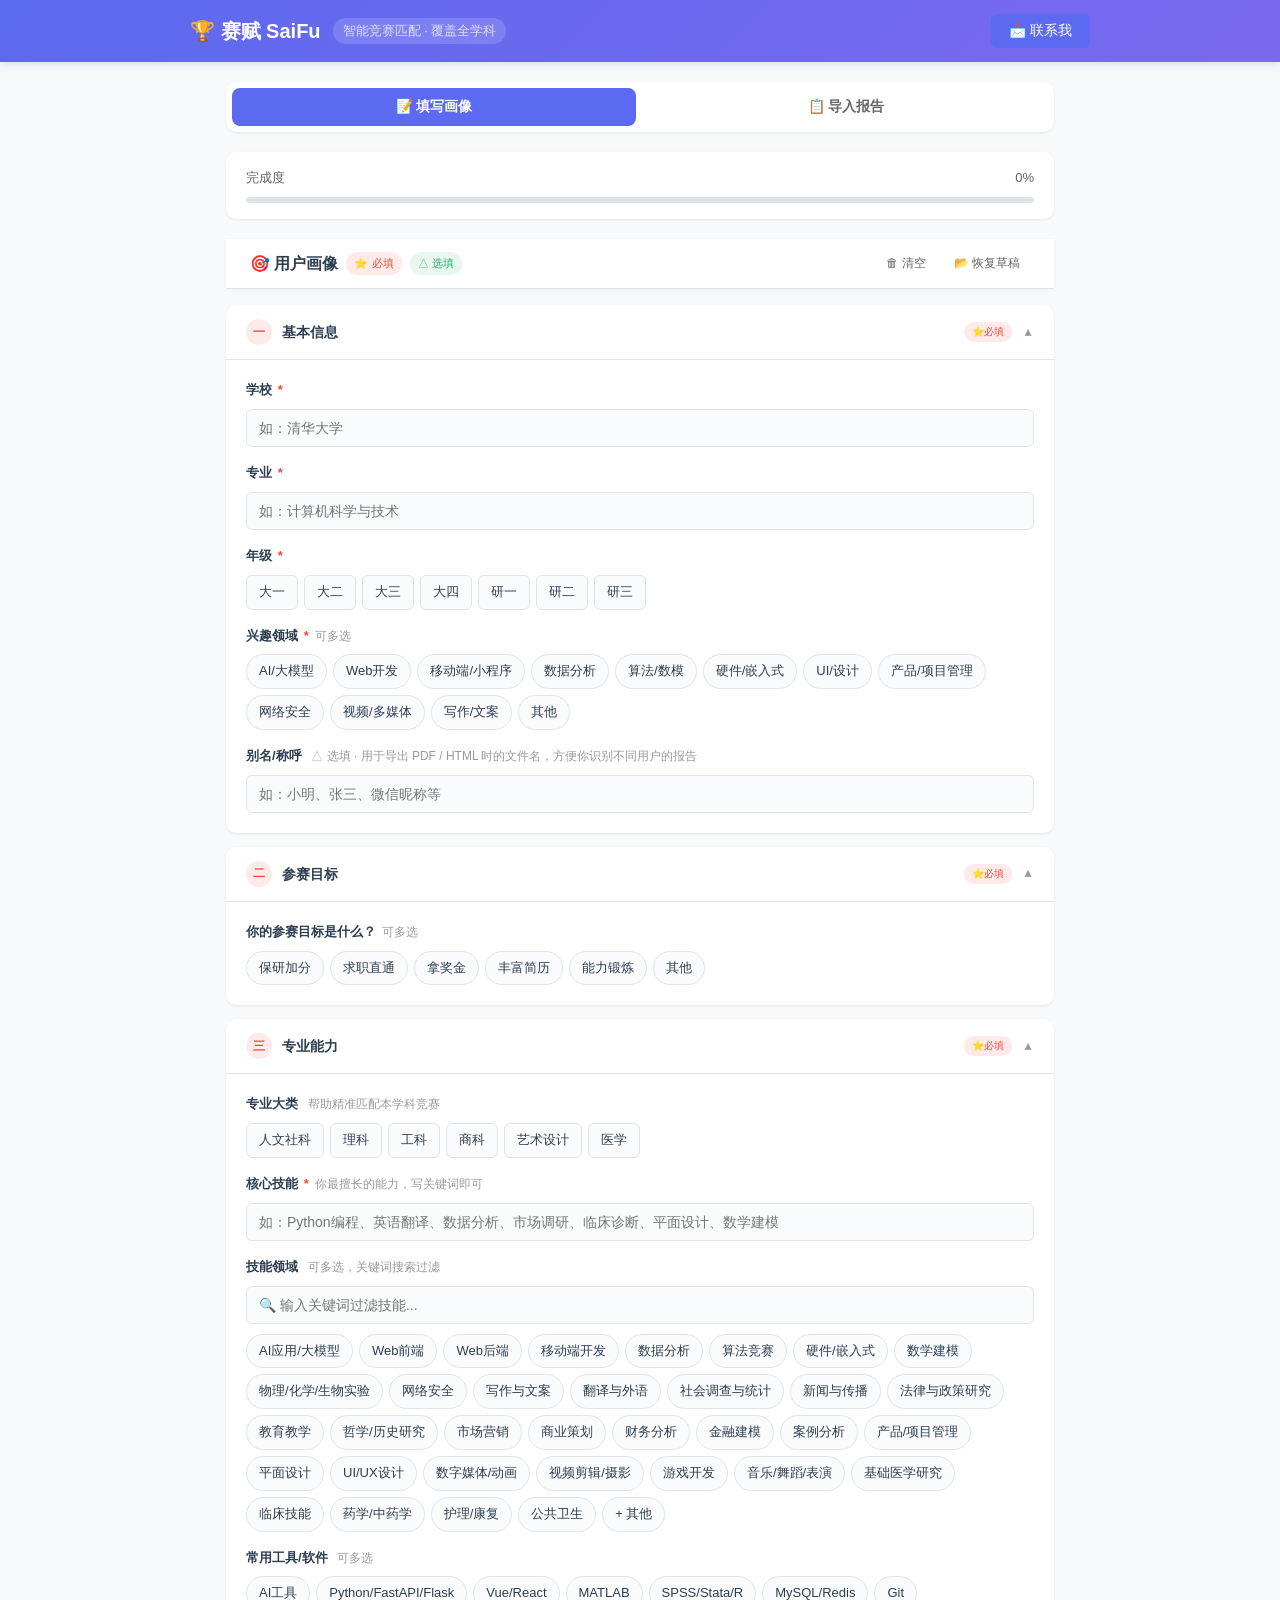
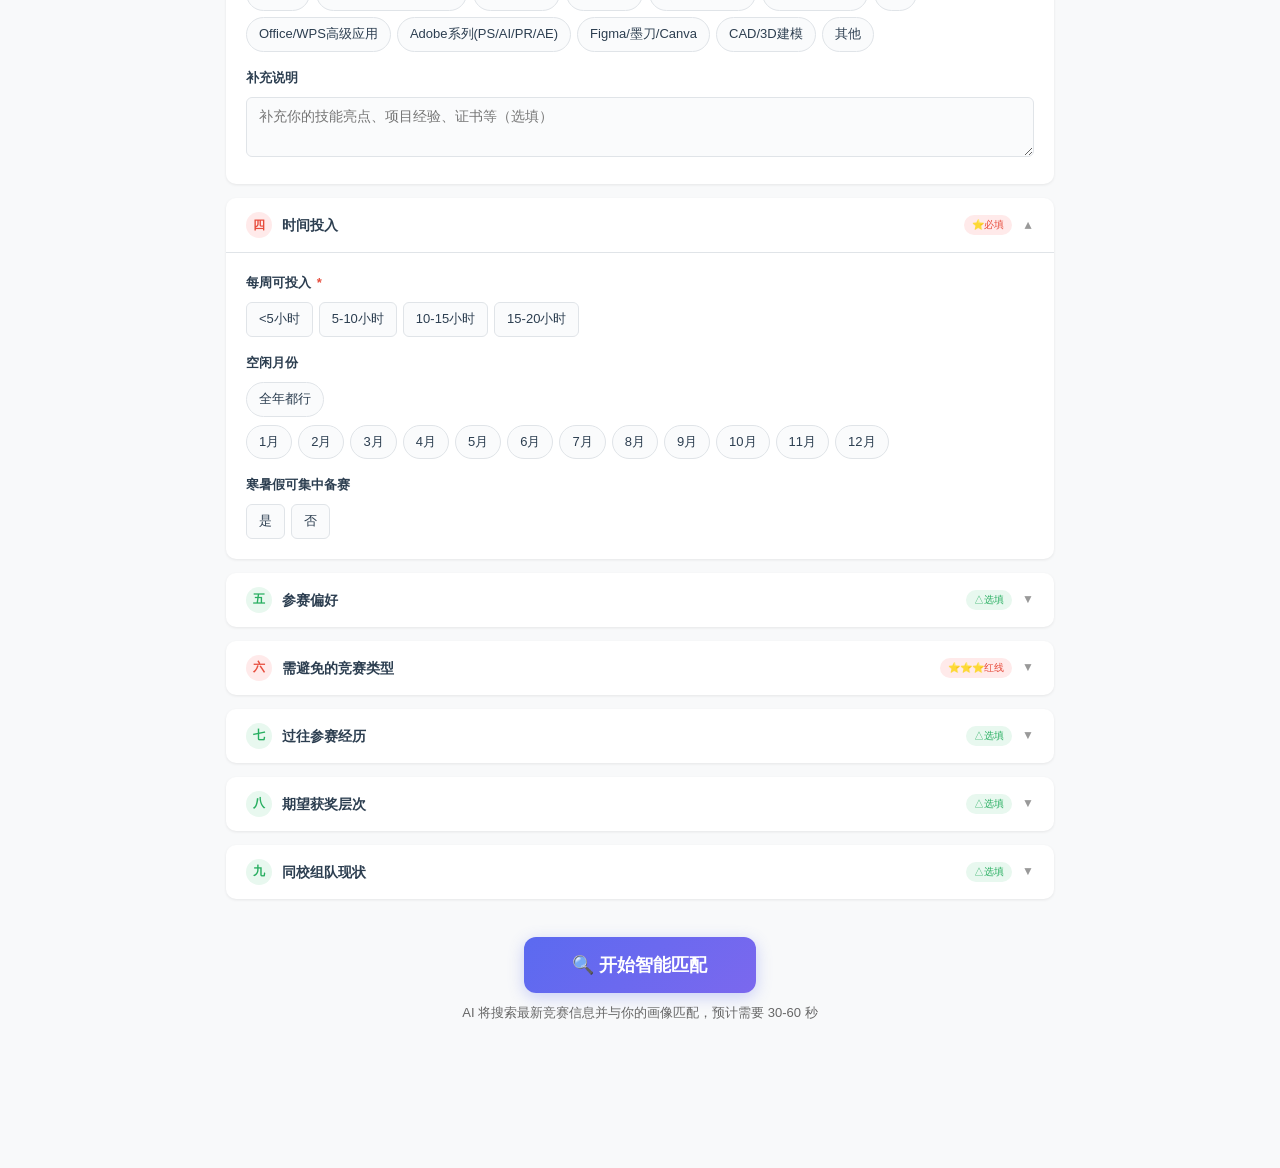
==== index.html @ b6ab7aad "deploy: d4b2bee2c1ac0951e3521d6cec9f665a74cd07d6" ====
<!DOCTYPE html>
<html lang="zh-CN">
<head>
<meta charset="UTF-8">
<meta name="viewport" content="width=device-width, initial-scale=1.0">
<title>赛赋 SaiFu - 智能竞赛匹配</title>
<link rel="stylesheet" href="css/style.css">
<style>
/* ══════════════════════════════════════════
   表单样式 — 来自用户画像表单，适配 saifu
   ══════════════════════════════════════════ */
:root {
  --bg: #f8f9fa; --card-bg: #fff; --text-main: #2c3e50; --text-secondary: #666;
  --border: #e0e4e8; --accent: #5b6af0; --accent-light: #eef0ff;
  --accent-hover: #4a55d4; --required: #e74c3c; --optional: #27ae60;
  --shadow: 0 1px 3px rgba(0,0,0,0.08); --radius: 10px;
}
body { font-family: -apple-system,BlinkMacSystemFont,"Segoe UI","PingFang SC","Microsoft YaHei",sans-serif; background: var(--bg); color: var(--text-main); line-height: 1.6; padding-bottom: 100px; }

.btn {
  padding: 8px 18px; border: none; border-radius: 6px; font-size: 14px; cursor: pointer;
  font-weight: 500; transition: all 0.2s; display: inline-flex; align-items: center; gap: 6px;
}
.btn-primary { background: var(--accent); color: #fff; }
.btn-primary:hover { background: var(--accent-hover); }
.btn-outline { background: #fff; color: var(--accent); border: 1px solid var(--accent); }
.btn-outline:hover { background: var(--accent-light); }
.btn-ghost { background: transparent; color: var(--text-secondary); }
.btn-ghost:hover { background: #f0f0f0; }
.btn-sm { padding: 4px 10px; font-size: 12px; }

.header { background: #fff; border-bottom: 1px solid var(--border); padding: 12px 24px; position: sticky; top: 56px; z-index: 99; box-shadow: 0 1px 4px rgba(0,0,0,0.04); display: flex; align-items: center; justify-content: space-between; flex-wrap: wrap; gap: 12px; }
.header h2 { font-size: 16px; font-weight: 700; color: var(--text-main); }
.header .badge { font-size: 11px; padding: 3px 8px; border-radius: 20px; font-weight: 500; }
.badge-required { background: #ffeaea; color: var(--required); }
.badge-optional { background: #e8f8ef; color: var(--optional); }
.header-actions { display: flex; gap: 8px; flex-wrap: wrap; }

/* 表单区块 — 复用 saifu 的 .section 结构 */
.section { background: #fff; border-radius: var(--radius); box-shadow: var(--shadow); margin-bottom: 14px; overflow: hidden; }
.section-header { padding: 14px 20px; cursor: pointer; display: flex; align-items: center; gap: 10px; user-select: none; transition: background 0.15s; }
.section-header:hover { background: #fafbfc; }
.section.open .section-header { border-bottom: 1px solid var(--border); }
.section-num { width: 26px; height: 26px; border-radius: 50%; display: flex; align-items: center; justify-content: center; font-size: 12px; font-weight: 700; flex-shrink: 0; }
.num-required { background: #ffeaea; color: var(--required); }
.num-optional { background: #e8f8ef; color: var(--optional); }
.section-title { flex: 1; font-size: 14px; font-weight: 600; }
.section-badge { font-size: 10px; padding: 2px 8px; border-radius: 10px; }
.section-arrow { font-size: 12px; color: #999; transition: transform 0.3s; }
.section.open .section-arrow { transform: rotate(180deg); }
.section-body { display: none; padding: 20px; }
.section.open .section-body { display: block; }

.field { margin-bottom: 16px; }
.field:last-child { margin-bottom: 0; }
.field-label { font-size: 13px; font-weight: 600; color: var(--text-main); margin-bottom: 8px; display: block; }
.field-label .required-star { color: var(--required); margin-left: 2px; }
.field-hint { font-size: 12px; color: #999; font-weight: 400; margin-left: 6px; }

input[type="text"], input[type="url"], textarea, select {
  width: 100%; padding: 10px 12px; border: 1px solid var(--border); border-radius: 6px;
  font-size: 14px; font-family: inherit; color: var(--text-main); background: #fafbfc;
  transition: border 0.2s, box-shadow 0.2s;
}
input:focus, textarea:focus, select:focus { outline: none; border-color: var(--accent); box-shadow: 0 0 0 3px var(--accent-light); }
textarea { resize: vertical; min-height: 60px; }

.option-group { display: flex; flex-wrap: wrap; gap: 6px; }
.option-item { display: flex; align-items: center; gap: 6px; }
.option-item input[type="checkbox"], .option-item input[type="radio"] { display: none; }
.option-tag {
  display: inline-flex; align-items: center; gap: 4px;
  padding: 6px 12px; border: 1px solid var(--border); border-radius: 20px;
  font-size: 13px; cursor: pointer; transition: all 0.15s; background: #fafbfc;
  user-select: none;
}
.option-tag:hover { border-color: var(--accent); background: var(--accent-light); }
.option-item input:checked + .option-tag { background: var(--accent); color: #fff; border-color: var(--accent); }
.option-group.radio-group .option-tag { border-radius: 6px; }

.inline-other { margin-top: 6px; display: none; padding-left: 4px; }
.inline-other.show { display: flex; gap: 8px; align-items: center; }
.inline-other input { width: 200px; }
.sub-field { margin-left: 24px; padding-left: 12px; border-left: 2px solid var(--border); }

/* 卡片折叠 */
.comp-card.collapsed .card-body,
.comp-card.collapsed .card-footer { display: none; }
.comp-card .card-header { cursor: pointer; user-select: none; }
.comp-card.collapsed .card-header { border-bottom: none; }
.comp-card.collapsed .card-score { font-size: 18px; font-weight: 700; }
.comp-card .card-toggle { font-size: 11px; color: #bbb; transition: transform 0.3s; margin-left: auto; }
.comp-card:not(.collapsed) .card-toggle { transform: rotate(180deg); color: var(--accent); }
.tag-deadline { background: #fce4ec; color: #c62828; }

/* 技能搜索过滤 */
.skill-filter {
  width: 100%; padding: 9px 12px; border: 1px solid var(--border); border-radius: 8px;
  font-size: 13px; background: #fafbfc; transition: border 0.2s, box-shadow 0.2s;
}
.skill-filter:focus { outline: none; border-color: var(--accent); box-shadow: 0 0 0 3px var(--accent-light); }
.option-item.skill-hidden { display: none; }
.no-skill-match { display: none; font-size: 13px; color: #999; padding: 8px 0; }
.no-skill-match.show { display: block; }

/* Toast */
.toast { position: fixed; bottom: 30px; left: 50%; transform: translateX(-50%); background: #333; color: #fff; padding: 10px 24px; border-radius: 20px; font-size: 14px; z-index: 2000; opacity: 0; transition: opacity 0.3s; pointer-events: none; }
.toast.show { opacity: 1; }

/* ── 调研历史面板 ── */
.history-panel { background: #fff; border-radius: var(--radius); box-shadow: var(--shadow); margin-bottom: 14px; overflow: hidden; display: none; }
.history-panel.show { display: block; }
.history-header { padding: 12px 20px; display: flex; align-items: center; justify-content: space-between; border-bottom: 1px solid var(--border); }
.history-header h3 { font-size: 14px; font-weight: 600; }
.history-clear { font-size: 12px; color: #999; cursor: pointer; background: none; border: none; }
.history-clear:hover { color: var(--required); }
.history-item { border-bottom: 1px solid #f0f0f0; }
.history-item:last-child { border-bottom: none; }
.history-item-bar { padding: 10px 20px; cursor: pointer; display: flex; align-items: center; gap: 10px; user-select: none; transition: background 0.15s; }
.history-item-bar:hover { background: #fafbfc; }
.history-dot { width: 8px; height: 8px; border-radius: 50%; background: var(--accent); flex-shrink: 0; }
.history-time { font-size: 12px; color: #999; white-space: nowrap; }
.history-alias { font-size: 13px; font-weight: 600; color: var(--text-main); }
.history-count { font-size: 12px; color: var(--text-secondary); margin-left: auto; white-space: nowrap; }
.history-arrow { font-size: 10px; color: #999; transition: transform 0.3s; flex-shrink: 0; }
.history-item.open .history-arrow { transform: rotate(180deg); }
.history-item-delete { font-size: 11px; color: #ccc; cursor: pointer; background: none; border: none; padding: 2px 6px; flex-shrink: 0; }
.history-item-delete:hover { color: var(--required); }
.history-body { display: none; padding: 0 20px 16px; border-top: 1px dashed #eee; }
.history-item.open .history-body { display: block; }
.history-body .card-grid { margin-top: 12px; }
.history-empty { padding: 20px; text-align: center; color: #999; font-size: 13px; }

@media (max-width: 600px) {
  .container { padding: 12px 10px; }
  .section-body { padding: 14px; }
  .option-group { gap: 6px; }
  .option-tag {
    padding: 9px 14px; font-size: 14px; min-height: 44px;
    display: inline-flex; align-items: center;
  }
  .header { padding: 10px 14px; flex-direction: column; align-items: flex-start; }
  .header h2 { font-size: 14px; }
}
</style>
</head>
<body>

<!-- 顶部导航栏 -->
<nav class="navbar">
  <div class="nav-inner">
    <a href="#" class="nav-brand">🏆 赛赋 SaiFu</a>
    <span class="nav-tag">智能竞赛匹配 · 覆盖全学科</span>
    <button class="btn btn-primary btn-contact" onclick="showContactModal()" style="margin-left:auto;">📩 联系我</button>
  </div>
</nav>

<div class="container">

  <!-- Tab 切换 -->
  <div class="tab-switch">
    <button class="tab-btn active" id="tabFormBtn" onclick="switchTab('form')">📝 填写画像</button>
    <button class="tab-btn" id="tabImportBtn" onclick="switchTab('import')">📋 导入报告</button>
  </div>

  <!-- 进度条 -->
  <div class="progress-wrap">
    <div class="progress-info"><span>完成度</span><span id="progressPercent">0%</span></div>
    <div class="progress-track"><div class="progress-fill" id="progressFill"></div></div>
  </div>

  <!-- 表单区 -->
  <div id="formArea">
    <div class="header">
      <div style="display:flex;align-items:center;gap:8px;flex-wrap:wrap;">
        <h2>🎯 用户画像</h2>
        <span class="badge badge-required">⭐ 必填</span>
        <span class="badge badge-optional">△ 选填</span>
      </div>
      <div class="header-actions">
        <button class="btn btn-ghost btn-sm" onclick="clearForm()" title="清除所有填写内容">🗑 清空</button>
        <button class="btn btn-ghost btn-sm" onclick="loadSaved()" title="恢复上次保存的草稿">📂 恢复草稿</button>
      </div>
    </div>

    <form id="profileForm" onsubmit="return false;" style="margin-top:16px;">

    <!-- ===== 一、基本信息 ===== -->
    <div class="section open" id="sec-basic">
      <div class="section-header" onclick="toggleFormSection('sec-basic')">
        <span class="section-num num-required">一</span>
        <span class="section-title">基本信息</span>
        <span class="section-badge badge-required">⭐必填</span>
        <span class="section-arrow">▼</span>
      </div>
      <div class="section-body">
        <div class="field">
          <label class="field-label">学校 <span class="required-star">*</span></label>
          <input type="text" id="school" placeholder="如：清华大学" oninput="autoSave()">
        </div>
        <div class="field">
          <label class="field-label">专业 <span class="required-star">*</span></label>
          <input type="text" id="major" placeholder="如：计算机科学与技术" oninput="autoSave()">
        </div>
        <div class="field">
          <label class="field-label">年级 <span class="required-star">*</span></label>
          <div class="option-group radio-group" id="grade-group">
            <label class="option-item"><input type="radio" name="grade" value="大一" onchange="autoSave()"><span class="option-tag">大一</span></label>
            <label class="option-item"><input type="radio" name="grade" value="大二" onchange="autoSave()"><span class="option-tag">大二</span></label>
            <label class="option-item"><input type="radio" name="grade" value="大三" onchange="autoSave()"><span class="option-tag">大三</span></label>
            <label class="option-item"><input type="radio" name="grade" value="大四" onchange="autoSave()"><span class="option-tag">大四</span></label>
            <label class="option-item"><input type="radio" name="grade" value="研一" onchange="autoSave()"><span class="option-tag">研一</span></label>
            <label class="option-item"><input type="radio" name="grade" value="研二" onchange="autoSave()"><span class="option-tag">研二</span></label>
            <label class="option-item"><input type="radio" name="grade" value="研三" onchange="autoSave()"><span class="option-tag">研三</span></label>
          </div>
        </div>
        <div class="field">
          <label class="field-label">兴趣领域 <span class="required-star">*</span><span class="field-hint">可多选</span></label>
          <div class="option-group" id="interests-group">
            <label class="option-item"><input type="checkbox" name="interests" value="AI/大模型" onchange="autoSave()"><span class="option-tag">AI/大模型</span></label>
            <label class="option-item"><input type="checkbox" name="interests" value="Web开发" onchange="autoSave()"><span class="option-tag">Web开发</span></label>
            <label class="option-item"><input type="checkbox" name="interests" value="移动端/小程序" onchange="autoSave()"><span class="option-tag">移动端/小程序</span></label>
            <label class="option-item"><input type="checkbox" name="interests" value="数据分析" onchange="autoSave()"><span class="option-tag">数据分析</span></label>
            <label class="option-item"><input type="checkbox" name="interests" value="算法/数模" onchange="autoSave()"><span class="option-tag">算法/数模</span></label>
            <label class="option-item"><input type="checkbox" name="interests" value="硬件/嵌入式" onchange="autoSave()"><span class="option-tag">硬件/嵌入式</span></label>
            <label class="option-item"><input type="checkbox" name="interests" value="UI/设计" onchange="autoSave()"><span class="option-tag">UI/设计</span></label>
            <label class="option-item"><input type="checkbox" name="interests" value="产品/项目管理" onchange="autoSave()"><span class="option-tag">产品/项目管理</span></label>
            <label class="option-item"><input type="checkbox" name="interests" value="网络安全" onchange="autoSave()"><span class="option-tag">网络安全</span></label>
            <label class="option-item"><input type="checkbox" name="interests" value="视频/多媒体" onchange="autoSave()"><span class="option-tag">视频/多媒体</span></label>
            <label class="option-item"><input type="checkbox" name="interests" value="写作/文案" onchange="autoSave()"><span class="option-tag">写作/文案</span></label>
            <label class="option-item"><input type="checkbox" name="interests" value="__OTHER__" onchange="toggleOther('interests-other');autoSave()"><span class="option-tag">其他</span></label>
          </div>
          <div class="inline-other" id="interests-other-wrap">
            <input type="text" id="interests-other" placeholder="请输入其他兴趣领域" oninput="autoSave()">
          </div>
        </div>
        <div class="field">
          <label class="field-label">别名/称呼 <span class="field-hint">△ 选填 · 用于导出 PDF / HTML 时的文件名，方便你识别不同用户的报告</span></label>
          <input type="text" id="alias" placeholder="如：小明、张三、微信昵称等" oninput="autoSave()">
        </div>
      </div>
    </div>

    <!-- ===== 二、参赛目标 ===== -->
    <div class="section open" id="sec-goals">
      <div class="section-header" onclick="toggleFormSection('sec-goals')">
        <span class="section-num num-required">二</span>
        <span class="section-title">参赛目标</span>
        <span class="section-badge badge-required">⭐必填</span>
        <span class="section-arrow">▼</span>
      </div>
      <div class="section-body">
        <div class="field">
          <label class="field-label">你的参赛目标是什么？<span class="field-hint">可多选</span></label>
          <div class="option-group" id="goals-group">
            <label class="option-item"><input type="checkbox" name="goals" value="保研加分" onchange="autoSave()"><span class="option-tag">保研加分</span></label>
            <label class="option-item"><input type="checkbox" name="goals" value="求职直通" onchange="autoSave()"><span class="option-tag">求职直通</span></label>
            <label class="option-item"><input type="checkbox" name="goals" value="拿奖金" onchange="autoSave()"><span class="option-tag">拿奖金</span></label>
            <label class="option-item"><input type="checkbox" name="goals" value="丰富简历" onchange="autoSave()"><span class="option-tag">丰富简历</span></label>
            <label class="option-item"><input type="checkbox" name="goals" value="能力锻炼" onchange="autoSave()"><span class="option-tag">能力锻炼</span></label>
            <label class="option-item"><input type="checkbox" name="goals" value="__OTHER__" onchange="toggleOther('goals-other');autoSave()"><span class="option-tag">其他</span></label>
          </div>
          <div class="inline-other" id="goals-other-wrap">
            <input type="text" id="goals-other" placeholder="请输入其他目标" oninput="autoSave()">
          </div>
        </div>
      </div>
    </div>

    <!-- ===== 三、专业能力 ===== -->
    <div class="section open" id="sec-skills">
      <div class="section-header" onclick="toggleFormSection('sec-skills')">
        <span class="section-num num-required">三</span>
        <span class="section-title">专业能力</span>
        <span class="section-badge badge-required">⭐必填</span>
        <span class="section-arrow">▼</span>
      </div>
      <div class="section-body">
        <div class="field">
          <label class="field-label">专业大类 <span class="field-hint">帮助精准匹配本学科竞赛</span></label>
          <div class="option-group radio-group" id="major-category-group">
            <label class="option-item"><input type="radio" name="major-category" value="人文社科" onchange="autoSave()"><span class="option-tag">人文社科</span></label>
            <label class="option-item"><input type="radio" name="major-category" value="理科" onchange="autoSave()"><span class="option-tag">理科</span></label>
            <label class="option-item"><input type="radio" name="major-category" value="工科" onchange="autoSave()"><span class="option-tag">工科</span></label>
            <label class="option-item"><input type="radio" name="major-category" value="商科" onchange="autoSave()"><span class="option-tag">商科</span></label>
            <label class="option-item"><input type="radio" name="major-category" value="艺术设计" onchange="autoSave()"><span class="option-tag">艺术设计</span></label>
            <label class="option-item"><input type="radio" name="major-category" value="医学" onchange="autoSave()"><span class="option-tag">医学</span></label>
          </div>
        </div>
        <div class="field">
          <label class="field-label">核心技能 <span class="required-star">*</span><span class="field-hint">你最擅长的能力，写关键词即可</span></label>
          <input type="text" id="core-skills" placeholder="如：Python编程、英语翻译、数据分析、市场调研、临床诊断、平面设计、数学建模" oninput="autoSave()">
        </div>
        <div class="field">
          <label class="field-label">技能领域 <span class="field-hint">可多选，关键词搜索过滤</span></label>
          <input type="text" class="skill-filter" id="skill-filter" placeholder="🔍 输入关键词过滤技能..." oninput="filterSkillTags()" style="margin-bottom:10px;">
          <div class="no-skill-match" id="no-skill-match">⚠️ 没有匹配的技能，试试其他关键词</div>
          <div class="option-group" id="tech-direction-group">
            <!-- 技术与工程 -->
            <label class="option-item" data-skill-keywords="ai 人工智能 大模型 llm"><input type="checkbox" name="tech-direction" value="AI应用/大模型" onchange="autoSave()"><span class="option-tag">AI应用/大模型</span></label>
            <label class="option-item" data-skill-keywords="前端 web react vue 编程"><input type="checkbox" name="tech-direction" value="Web前端" onchange="autoSave()"><span class="option-tag">Web前端</span></label>
            <label class="option-item" data-skill-keywords="后端 服务端 编程 api"><input type="checkbox" name="tech-direction" value="Web后端" onchange="autoSave()"><span class="option-tag">Web后端</span></label>
            <label class="option-item" data-skill-keywords="移动 app ios android 手机"><input type="checkbox" name="tech-direction" value="移动端开发" onchange="autoSave()"><span class="option-tag">移动端开发</span></label>
            <label class="option-item" data-skill-keywords="数据 统计 python pandas 可视化"><input type="checkbox" name="tech-direction" value="数据分析" onchange="autoSave()"><span class="option-tag">数据分析</span></label>
            <label class="option-item" data-skill-keywords="算法 竞赛 leetcode acm"><input type="checkbox" name="tech-direction" value="算法竞赛" onchange="autoSave()"><span class="option-tag">算法竞赛</span></label>
            <label class="option-item" data-skill-keywords="硬件 嵌入式 单片机 iot"><input type="checkbox" name="tech-direction" value="硬件/嵌入式" onchange="autoSave()"><span class="option-tag">硬件/嵌入式</span></label>
            <label class="option-item" data-skill-keywords="数学 建模 优化 仿真"><input type="checkbox" name="tech-direction" value="数学建模" onchange="autoSave()"><span class="option-tag">数学建模</span></label>
            <label class="option-item" data-skill-keywords="物理 化学 生物 实验 科研"><input type="checkbox" name="tech-direction" value="物理/化学/生物实验" onchange="autoSave()"><span class="option-tag">物理/化学/生物实验</span></label>
            <label class="option-item" data-skill-keywords="安全 网络 渗透 加密 攻防"><input type="checkbox" name="tech-direction" value="网络安全" onchange="autoSave()"><span class="option-tag">网络安全</span></label>
            <!-- 人文社科 -->
            <label class="option-item" data-skill-keywords="写作 文案 内容 编辑 文字"><input type="checkbox" name="tech-direction" value="写作与文案" onchange="autoSave()"><span class="option-tag">写作与文案</span></label>
            <label class="option-item" data-skill-keywords="翻译 外语 英语 日语 语言"><input type="checkbox" name="tech-direction" value="翻译与外语" onchange="autoSave()"><span class="option-tag">翻译与外语</span></label>
            <label class="option-item" data-skill-keywords="调查 统计 问卷 社会 调研"><input type="checkbox" name="tech-direction" value="社会调查与统计" onchange="autoSave()"><span class="option-tag">社会调查与统计</span></label>
            <label class="option-item" data-skill-keywords="新闻 传播 媒体 运营 自媒体"><input type="checkbox" name="tech-direction" value="新闻与传播" onchange="autoSave()"><span class="option-tag">新闻与传播</span></label>
            <label class="option-item" data-skill-keywords="法律 政策 法规 研究"><input type="checkbox" name="tech-direction" value="法律与政策研究" onchange="autoSave()"><span class="option-tag">法律与政策研究</span></label>
            <label class="option-item" data-skill-keywords="教育 教学 培训 课程"><input type="checkbox" name="tech-direction" value="教育教学" onchange="autoSave()"><span class="option-tag">教育教学</span></label>
            <label class="option-item" data-skill-keywords="哲学 历史 人文 理论"><input type="checkbox" name="tech-direction" value="哲学/历史研究" onchange="autoSave()"><span class="option-tag">哲学/历史研究</span></label>
            <!-- 商科 -->
            <label class="option-item" data-skill-keywords="营销 市场 推广 品牌 运营"><input type="checkbox" name="tech-direction" value="市场营销" onchange="autoSave()"><span class="option-tag">市场营销</span></label>
            <label class="option-item" data-skill-keywords="商业 策划 创业 计划书 bp"><input type="checkbox" name="tech-direction" value="商业策划" onchange="autoSave()"><span class="option-tag">商业策划</span></label>
            <label class="option-item" data-skill-keywords="财务 会计 审计 报表"><input type="checkbox" name="tech-direction" value="财务分析" onchange="autoSave()"><span class="option-tag">财务分析</span></label>
            <label class="option-item" data-skill-keywords="金融 建模 投资 量化"><input type="checkbox" name="tech-direction" value="金融建模" onchange="autoSave()"><span class="option-tag">金融建模</span></label>
            <label class="option-item" data-skill-keywords="案例 分析 咨询 战略"><input type="checkbox" name="tech-direction" value="案例分析" onchange="autoSave()"><span class="option-tag">案例分析</span></label>
            <label class="option-item" data-skill-keywords="产品 项目管理 pm 经理"><input type="checkbox" name="tech-direction" value="产品/项目管理" onchange="autoSave()"><span class="option-tag">产品/项目管理</span></label>
            <!-- 设计与创意 -->
            <label class="option-item" data-skill-keywords="平面 设计 ps 视觉 海报"><input type="checkbox" name="tech-direction" value="平面设计" onchange="autoSave()"><span class="option-tag">平面设计</span></label>
            <label class="option-item" data-skill-keywords="ui ux 交互 界面 用户体验"><input type="checkbox" name="tech-direction" value="UI/UX设计" onchange="autoSave()"><span class="option-tag">UI/UX设计</span></label>
            <label class="option-item" data-skill-keywords="数字媒体 动画 3d 多媒体"><input type="checkbox" name="tech-direction" value="数字媒体/动画" onchange="autoSave()"><span class="option-tag">数字媒体/动画</span></label>
            <label class="option-item" data-skill-keywords="视频 剪辑 摄影 拍摄 后期"><input type="checkbox" name="tech-direction" value="视频剪辑/摄影" onchange="autoSave()"><span class="option-tag">视频剪辑/摄影</span></label>
            <label class="option-item" data-skill-keywords="游戏 开发 unity unreal 引擎"><input type="checkbox" name="tech-direction" value="游戏开发" onchange="autoSave()"><span class="option-tag">游戏开发</span></label>
            <label class="option-item" data-skill-keywords="音乐 舞蹈 表演 艺术 舞台"><input type="checkbox" name="tech-direction" value="音乐/舞蹈/表演" onchange="autoSave()"><span class="option-tag">音乐/舞蹈/表演</span></label>
            <!-- 医学 -->
            <label class="option-item" data-skill-keywords="医学 基础 研究 实验 生物"><input type="checkbox" name="tech-direction" value="基础医学研究" onchange="autoSave()"><span class="option-tag">基础医学研究</span></label>
            <label class="option-item" data-skill-keywords="临床 技能 诊断 治疗"><input type="checkbox" name="tech-direction" value="临床技能" onchange="autoSave()"><span class="option-tag">临床技能</span></label>
            <label class="option-item" data-skill-keywords="药学 中药 药物 制剂"><input type="checkbox" name="tech-direction" value="药学/中药学" onchange="autoSave()"><span class="option-tag">药学/中药学</span></label>
            <label class="option-item" data-skill-keywords="护理 康复 健康"><input type="checkbox" name="tech-direction" value="护理/康复" onchange="autoSave()"><span class="option-tag">护理/康复</span></label>
            <label class="option-item" data-skill-keywords="公共卫生 流行病 防疫 卫生"><input type="checkbox" name="tech-direction" value="公共卫生" onchange="autoSave()"><span class="option-tag">公共卫生</span></label>
            <label class="option-item"><input type="checkbox" name="tech-direction" value="__OTHER__" onchange="toggleOther('tech-direction-other');autoSave()"><span class="option-tag">+ 其他</span></label>
          </div>
          <div class="inline-other" id="tech-direction-other-wrap">
            <input type="text" id="tech-direction-other" placeholder="请输入其他技能领域" oninput="autoSave()">
          </div>
        </div>
        <div class="field">
          <label class="field-label">常用工具/软件 <span class="field-hint">可多选</span></label>
          <div class="option-group" id="tools-group" style="margin-bottom:4px;">
            <label class="option-item"><input type="checkbox" name="tools" value="ChatGPT/Claude/Copilot等AI工具" onchange="autoSave()"><span class="option-tag">AI工具</span></label>
            <label class="option-item"><input type="checkbox" name="tools" value="Python/FastAPI/Flask" onchange="autoSave()"><span class="option-tag">Python/FastAPI/Flask</span></label>
            <label class="option-item"><input type="checkbox" name="tools" value="Vue/React" onchange="autoSave()"><span class="option-tag">Vue/React</span></label>
            <label class="option-item"><input type="checkbox" name="tools" value="MATLAB" onchange="autoSave()"><span class="option-tag">MATLAB</span></label>
            <label class="option-item"><input type="checkbox" name="tools" value="SPSS/Stata/R" onchange="autoSave()"><span class="option-tag">SPSS/Stata/R</span></label>
            <label class="option-item"><input type="checkbox" name="tools" value="MySQL/Redis" onchange="autoSave()"><span class="option-tag">MySQL/Redis</span></label>
            <label class="option-item"><input type="checkbox" name="tools" value="Git" onchange="autoSave()"><span class="option-tag">Git</span></label>
            <label class="option-item"><input type="checkbox" name="tools" value="Office/WPS高级应用" onchange="autoSave()"><span class="option-tag">Office/WPS高级应用</span></label>
            <label class="option-item"><input type="checkbox" name="tools" value="Adobe系列(PS/AI/PR/AE)" onchange="autoSave()"><span class="option-tag">Adobe系列(PS/AI/PR/AE)</span></label>
            <label class="option-item"><input type="checkbox" name="tools" value="Figma/墨刀/Canva" onchange="autoSave()"><span class="option-tag">Figma/墨刀/Canva</span></label>
            <label class="option-item"><input type="checkbox" name="tools" value="CAD/3D建模" onchange="autoSave()"><span class="option-tag">CAD/3D建模</span></label>
            <label class="option-item"><input type="checkbox" name="tools" value="__OTHER__" onchange="toggleOther('tools-other');autoSave()"><span class="option-tag">其他</span></label>
          </div>
          <div class="inline-other" id="tools-other-wrap">
            <input type="text" id="tools-other" placeholder="请输入其他工具/软件" oninput="autoSave()">
          </div>
        </div>
        <div class="field">
          <label class="field-label">补充说明</label>
          <textarea id="skills-note" placeholder="补充你的技能亮点、项目经验、证书等（选填）" oninput="autoSave()"></textarea>
        </div>
      </div>
    </div>

    <!-- ===== 四、时间投入 ===== -->
    <div class="section open" id="sec-time">
      <div class="section-header" onclick="toggleFormSection('sec-time')">
        <span class="section-num num-required">四</span>
        <span class="section-title">时间投入</span>
        <span class="section-badge badge-required">⭐必填</span>
        <span class="section-arrow">▼</span>
      </div>
      <div class="section-body">
        <div class="field">
          <label class="field-label">每周可投入 <span class="required-star">*</span></label>
          <div class="option-group radio-group" id="weekly-hours-group">
            <label class="option-item"><input type="radio" name="weekly-hours" value="每周少于5小时" onchange="autoSave()"><span class="option-tag">&lt;5小时</span></label>
            <label class="option-item"><input type="radio" name="weekly-hours" value="每周5-10小时" onchange="autoSave()"><span class="option-tag">5-10小时</span></label>
            <label class="option-item"><input type="radio" name="weekly-hours" value="每周10-15小时" onchange="autoSave()"><span class="option-tag">10-15小时</span></label>
            <label class="option-item"><input type="radio" name="weekly-hours" value="每周15-20小时" onchange="autoSave()"><span class="option-tag">15-20小时</span></label>
          </div>
        </div>
        <div class="field">
          <label class="field-label">空闲月份</label>
          <div class="option-group" id="free-months-group" style="margin-bottom:8px;">
            <label class="option-item"><input type="checkbox" name="free-months" value="全年都行" onchange="handleYearRound(this);autoSave()"><span class="option-tag">全年都行</span></label>
          </div>
          <div id="specific-months-group" style="display:flex;flex-wrap:wrap;gap:6px;">
            <label class="option-item"><input type="checkbox" name="free-months" value="1月" onchange="autoSave()"><span class="option-tag">1月</span></label>
            <label class="option-item"><input type="checkbox" name="free-months" value="2月" onchange="autoSave()"><span class="option-tag">2月</span></label>
            <label class="option-item"><input type="checkbox" name="free-months" value="3月" onchange="autoSave()"><span class="option-tag">3月</span></label>
            <label class="option-item"><input type="checkbox" name="free-months" value="4月" onchange="autoSave()"><span class="option-tag">4月</span></label>
            <label class="option-item"><input type="checkbox" name="free-months" value="5月" onchange="autoSave()"><span class="option-tag">5月</span></label>
            <label class="option-item"><input type="checkbox" name="free-months" value="6月" onchange="autoSave()"><span class="option-tag">6月</span></label>
            <label class="option-item"><input type="checkbox" name="free-months" value="7月" onchange="autoSave()"><span class="option-tag">7月</span></label>
            <label class="option-item"><input type="checkbox" name="free-months" value="8月" onchange="autoSave()"><span class="option-tag">8月</span></label>
            <label class="option-item"><input type="checkbox" name="free-months" value="9月" onchange="autoSave()"><span class="option-tag">9月</span></label>
            <label class="option-item"><input type="checkbox" name="free-months" value="10月" onchange="autoSave()"><span class="option-tag">10月</span></label>
            <label class="option-item"><input type="checkbox" name="free-months" value="11月" onchange="autoSave()"><span class="option-tag">11月</span></label>
            <label class="option-item"><input type="checkbox" name="free-months" value="12月" onchange="autoSave()"><span class="option-tag">12月</span></label>
          </div>
        </div>
        <div class="field">
          <label class="field-label">寒暑假可集中备赛</label>
          <div class="option-group radio-group">
            <label class="option-item"><input type="radio" name="holiday-ready" value="是" onchange="autoSave()"><span class="option-tag">是</span></label>
            <label class="option-item"><input type="radio" name="holiday-ready" value="否" onchange="autoSave()"><span class="option-tag">否</span></label>
          </div>
        </div>
      </div>
    </div>

    <!-- ===== 五、参赛偏好 ===== -->
    <div class="section" id="sec-pref">
      <div class="section-header" onclick="toggleFormSection('sec-pref')">
        <span class="section-num num-optional">五</span>
        <span class="section-title">参赛偏好</span>
        <span class="section-badge badge-optional">△选填</span>
        <span class="section-arrow">▼</span>
      </div>
      <div class="section-body">
        <div class="field">
          <label class="field-label">赛事级别</label>
          <div class="option-group radio-group">
            <label class="option-item"><input type="radio" name="competition-level" value="不限" onchange="autoSave()"><span class="option-tag">不限</span></label>
            <label class="option-item"><input type="radio" name="competition-level" value="省级" onchange="autoSave()"><span class="option-tag">省级</span></label>
            <label class="option-item"><input type="radio" name="competition-level" value="国家级" onchange="autoSave()"><span class="option-tag">国家级</span></label>
            <label class="option-item"><input type="radio" name="competition-level" value="国际级" onchange="autoSave()"><span class="option-tag">国际级</span></label>
          </div>
        </div>
        <div class="field">
          <label class="field-label">个人/团队</label>
          <div class="option-group radio-group">
            <label class="option-item"><input type="radio" name="team-type" value="个人赛" onchange="autoSave()"><span class="option-tag">个人</span></label>
            <label class="option-item"><input type="radio" name="team-type" value="团队赛" onchange="autoSave()"><span class="option-tag">团队</span></label>
            <label class="option-item"><input type="radio" name="team-type" value="个人或团队均可" onchange="autoSave()"><span class="option-tag">均可</span></label>
          </div>
        </div>
        <div class="field">
          <label class="field-label">有指导老师吗</label>
          <div class="option-group radio-group">
            <label class="option-item"><input type="radio" name="has-advisor" value="有指导老师" onchange="autoSave()"><span class="option-tag">有</span></label>
            <label class="option-item"><input type="radio" name="has-advisor" value="没有指导老师" onchange="autoSave()"><span class="option-tag">暂无</span></label>
          </div>
        </div>
        <div class="field">
          <label class="field-label">接受跨校组队</label>
          <div class="option-group radio-group">
            <label class="option-item"><input type="radio" name="cross-school" value="可以跨校" onchange="autoSave()"><span class="option-tag">接受</span></label>
            <label class="option-item"><input type="radio" name="cross-school" value="不可以跨校" onchange="autoSave()"><span class="option-tag">不接受</span></label>
          </div>
        </div>
        <div class="field">
          <label class="field-label">比赛周期</label>
          <div class="option-group radio-group">
            <label class="option-item"><input type="radio" name="competition-duration" value="1天冲刺" onchange="autoSave()"><span class="option-tag">1天冲刺</span></label>
            <label class="option-item"><input type="radio" name="competition-duration" value="1-4周" onchange="autoSave()"><span class="option-tag">1-4周</span></label>
            <label class="option-item"><input type="radio" name="competition-duration" value="1-3个月" onchange="autoSave()"><span class="option-tag">1-3个月</span></label>
            <label class="option-item"><input type="radio" name="competition-duration" value="半年以上" onchange="autoSave()"><span class="option-tag">半年以上</span></label>
            <label class="option-item"><input type="radio" name="competition-duration" value="均可" onchange="autoSave()"><span class="option-tag">均可</span></label>
          </div>
        </div>
        <div class="field">
          <label class="field-label">比赛形式</label>
          <div class="option-group radio-group">
            <label class="option-item"><input type="radio" name="competition-format" value="线上提交" onchange="autoSave()"><span class="option-tag">线上提交</span></label>
            <label class="option-item"><input type="radio" name="competition-format" value="需现场答辩" onchange="autoSave()"><span class="option-tag">需现场答辩</span></label>
            <label class="option-item"><input type="radio" name="competition-format" value="均可" onchange="autoSave()"><span class="option-tag">均可</span></label>
          </div>
        </div>
        <div class="field">
          <label class="field-label">报名费</label>
          <div class="option-group radio-group">
            <label class="option-item"><input type="radio" name="registration-fee" value="免费" onchange="autoSave()"><span class="option-tag">免费优先</span></label>
            <label class="option-item"><input type="radio" name="registration-fee" value="100元以内" onchange="autoSave()"><span class="option-tag">200以内</span></label>
            <label class="option-item"><input type="radio" name="registration-fee" value="不限" onchange="autoSave()"><span class="option-tag">不限</span></label>
          </div>
        </div>
        <div class="field">
          <label class="field-label">语言</label>
          <div class="option-group radio-group">
            <label class="option-item"><input type="radio" name="language-pref" value="只中文" onchange="autoSave()"><span class="option-tag">只中文</span></label>
            <label class="option-item"><input type="radio" name="language-pref" value="英文也行" onchange="autoSave()"><span class="option-tag">英文也行</span></label>
          </div>
        </div>
      </div>
    </div>

    <!-- ===== 六、需避免的竞赛类型 ===== -->
    <div class="section" id="sec-avoid">
      <div class="section-header" onclick="toggleFormSection('sec-avoid')">
        <span class="section-num num-required">六</span>
        <span class="section-title">需避免的竞赛类型</span>
        <span class="section-badge badge-required">⭐⭐⭐红线</span>
        <span class="section-arrow">▼</span>
      </div>
      <div class="section-body">
        <div class="field">
          <label class="field-label">以下哪些类型你坚决不参加？<span class="field-hint">可多选，选中的会被排除</span></label>
          <div class="option-group" id="avoid-group">
            <label class="option-item"><input type="checkbox" name="avoid" value="纯商业计划书（无技术落地）" onchange="autoSave()"><span class="option-tag">纯商业计划书（无技术落地）</span></label>
            <label class="option-item"><input type="checkbox" name="avoid" value="纯笔试/死记硬背型" onchange="autoSave()"><span class="option-tag">纯笔试/死记硬背型</span></label>
            <label class="option-item"><input type="checkbox" name="avoid" value="需要长期出差/驻场" onchange="autoSave()"><span class="option-tag">需要长期出差/驻场</span></label>
            <label class="option-item"><input type="checkbox" name="avoid" value="报名费过高" onchange="toggleAvoidFee();autoSave()"><span class="option-tag">报名费过高</span></label>
            <label class="option-item"><input type="checkbox" name="avoid" value="对美术/设计有硬性要求" onchange="autoSave()"><span class="option-tag">对美术/设计有硬性要求</span></label>
            <label class="option-item"><input type="checkbox" name="avoid" value="必须全程线下" onchange="autoSave()"><span class="option-tag">必须全程线下</span></label>
            <label class="option-item"><input type="checkbox" name="avoid" value="比赛语言非中文" onchange="autoSave()"><span class="option-tag">比赛语言非中文</span></label>
            <label class="option-item"><input type="checkbox" name="avoid" value="__OTHER__" onchange="toggleOther('avoid-other');autoSave()"><span class="option-tag">其他</span></label>
          </div>
          <div class="inline-other" id="avoid-fee-wrap" style="margin-top:6px;">
            <span style="font-size:13px;color:#666;">超过</span>
            <input type="text" id="avoid-fee-amount" placeholder="金额" style="width:80px;display:inline;" oninput="autoSave()">
            <span style="font-size:13px;color:#666;">元不考虑</span>
          </div>
          <div class="inline-other" id="avoid-other-wrap">
            <input type="text" id="avoid-other" placeholder="请输入其他需避免的类型" oninput="autoSave()">
          </div>
        </div>
      </div>
    </div>

    <!-- ===== 七、过往参赛经历 ===== -->
    <div class="section" id="sec-history">
      <div class="section-header" onclick="toggleFormSection('sec-history')">
        <span class="section-num num-optional">七</span>
        <span class="section-title">过往参赛经历</span>
        <span class="section-badge badge-optional">△选填</span>
        <span class="section-arrow">▼</span>
      </div>
      <div class="section-body">
        <div class="field">
          <label class="field-label">最高获奖</label>
          <div class="option-group radio-group">
            <label class="option-item"><input type="radio" name="highest-award" value="无" onchange="autoSave()"><span class="option-tag">无</span></label>
            <label class="option-item"><input type="radio" name="highest-award" value="校级获奖" onchange="autoSave()"><span class="option-tag">校级</span></label>
            <label class="option-item"><input type="radio" name="highest-award" value="省级获奖" onchange="autoSave()"><span class="option-tag">省级</span></label>
            <label class="option-item"><input type="radio" name="highest-award" value="国家级获奖" onchange="autoSave()"><span class="option-tag">国家级</span></label>
            <label class="option-item"><input type="radio" name="highest-award" value="国际级获奖" onchange="autoSave()"><span class="option-tag">国际级</span></label>
          </div>
        </div>
        <div class="field">
          <label class="field-label">代表性项目<span class="field-hint">一句话说清楚你做了什么</span></label>
          <input type="text" id="project1" placeholder="项目1：如「用Python写了个自动抢课脚本」" oninput="autoSave()">
          <input type="text" id="project2" placeholder="项目2" style="margin-top:6px;" oninput="autoSave()">
          <input type="text" id="project3" placeholder="项目3" style="margin-top:6px;" oninput="autoSave()">
        </div>
        <div class="field">
          <label class="field-label">有作品集/GitHub吗</label>
          <div class="option-group radio-group" id="has-portfolio-group">
            <label class="option-item"><input type="radio" name="has-portfolio" value="有" onchange="togglePortfolioLink();autoSave()"><span class="option-tag">有</span></label>
            <label class="option-item"><input type="radio" name="has-portfolio" value="没有" onchange="togglePortfolioLink();autoSave()"><span class="option-tag">没有</span></label>
          </div>
          <div class="inline-other" id="portfolio-link-wrap">
            <input type="url" id="portfolio-link" placeholder="请输入链接" oninput="autoSave()">
          </div>
        </div>
      </div>
    </div>

    <!-- ===== 八、期望获奖层次 ===== -->
    <div class="section" id="sec-expectation">
      <div class="section-header" onclick="toggleFormSection('sec-expectation')">
        <span class="section-num num-optional">八</span>
        <span class="section-title">期望获奖层次</span>
        <span class="section-badge badge-optional">△选填</span>
        <span class="section-arrow">▼</span>
      </div>
      <div class="section-body">
        <div class="field">
          <label class="field-label">最低接受</label>
          <div class="option-group radio-group">
            <label class="option-item"><input type="radio" name="min-award" value="参与奖就行" onchange="autoSave()"><span class="option-tag">参与奖就行</span></label>
            <label class="option-item"><input type="radio" name="min-award" value="省级" onchange="autoSave()"><span class="option-tag">省级</span></label>
            <label class="option-item"><input type="radio" name="min-award" value="国家级" onchange="autoSave()"><span class="option-tag">国家级</span></label>
          </div>
        </div>
        <div class="field">
          <label class="field-label">理想目标</label>
          <input type="text" id="ideal-goal" placeholder="如：国家级一等奖" oninput="autoSave()">
        </div>
        <div class="field">
          <label class="field-label">策略</label>
          <div class="option-group radio-group">
            <label class="option-item"><input type="radio" name="strategy" value="含金量优先" onchange="autoSave()"><span class="option-tag">含金量优先</span></label>
            <label class="option-item"><input type="radio" name="strategy" value="兼顾含金量和概率" onchange="autoSave()"><span class="option-tag">兼顾含金量和概率</span></label>
            <label class="option-item"><input type="radio" name="strategy" value="拿奖概率优先" onchange="autoSave()"><span class="option-tag">拿奖概率优先</span></label>
          </div>
        </div>
      </div>
    </div>

    <!-- ===== 九、同校组队现状 ===== -->
    <div class="section" id="sec-team">
      <div class="section-header" onclick="toggleFormSection('sec-team')">
        <span class="section-num num-optional">九</span>
        <span class="section-title">同校组队现状</span>
        <span class="section-badge badge-optional">△选填</span>
        <span class="section-arrow">▼</span>
      </div>
      <div class="section-body">
        <div class="field">
          <label class="field-label">学校有实验室/战队吗</label>
          <div class="option-group radio-group">
            <label class="option-item"><input type="radio" name="has-lab" value="有" onchange="autoSave()"><span class="option-tag">有</span></label>
            <label class="option-item"><input type="radio" name="has-lab" value="没有" onchange="autoSave()"><span class="option-tag">没有</span></label>
            <label class="option-item"><input type="radio" name="has-lab" value="不清楚" onchange="autoSave()"><span class="option-tag">不清楚</span></label>
          </div>
        </div>
        <div class="field">
          <label class="field-label">愿意加入校内团队</label>
          <div class="option-group radio-group">
            <label class="option-item"><input type="radio" name="join-school-team" value="愿意" onchange="autoSave()"><span class="option-tag">愿意</span></label>
            <label class="option-item"><input type="radio" name="join-school-team" value="挑项目" onchange="autoSave()"><span class="option-tag">挑项目</span></label>
            <label class="option-item"><input type="radio" name="join-school-team" value="想自己组" onchange="autoSave()"><span class="option-tag">想自己组</span></label>
            <label class="option-item"><input type="radio" name="join-school-team" value="视情况" onchange="autoSave()"><span class="option-tag">视情况</span></label>
          </div>
        </div>
        <div class="field">
          <label class="field-label">需要匹配队友</label>
          <div class="option-group radio-group">
            <label class="option-item"><input type="radio" name="need-teammate" value="需要" onchange="autoSave()"><span class="option-tag">需要</span></label>
            <label class="option-item"><input type="radio" name="need-teammate" value="暂不需要" onchange="autoSave()"><span class="option-tag">暂不需要</span></label>
          </div>
        </div>
      </div>
    </div>

    </form>

    <!-- 匹配按钮 -->
    <div class="match-btn-wrap">
      <button class="btn-match" id="btnMatch" onclick="startMatch()">
        🔍 开始智能匹配
      </button>
      <p class="match-hint">AI 将搜索最新竞赛信息并与你的画像匹配，预计需要 30-60 秒</p>
    </div>
  </div>

  <!-- ── 导入报告面板 ── -->
  <div id="importArea" style="display:none;">
    <div class="section open" style="border-left: 3px solid var(--accent);">
      <div class="section-header" style="cursor:default;">
        <span class="section-num" style="background:var(--accent);">📋</span>
        <span class="section-title">粘贴用户报告</span>
        <span class="section-arrow" style="visibility:hidden;">▼</span>
      </div>
      <div class="section-body">
        <div class="field">
          <label class="field-label">用户微信发来的「赛赋·竞赛匹配报告」全文</label>
          <textarea id="reportText" placeholder="将用户微信发来的报告全文粘贴到这里...&#10;&#10;示例格式：&#10;📋 赛赋·竞赛匹配报告&#10;━━━━━━━━━━━━━━━━&#10;姓名：张三&#10;学校：清华大学&#10;专业：计算机科学与技术&#10;..." style="min-height:260px;font-size:13px;font-family:monospace;"></textarea>
        </div>
        <div class="match-btn-wrap">
          <button class="btn-match" id="btnResearch" onclick="startResearch()">
            🔍 开始调研
          </button>
          <p class="match-hint">AI 将解析报告数据，并对该用户进行个性化竞赛调研，预计需要 30-60 秒</p>
        </div>
      </div>
    </div>
  </div>

  <!-- 加载状态 -->
  <div id="loadingArea" style="display:none">
    <div class="loading-card">
      <div class="spinner"></div>
      <h3>AI 正在搜索和匹配竞赛...</h3>
      <div class="loading-steps">
        <div class="load-step" id="loadStep1">• 正在生成搜索关键词...</div>
        <div class="load-step" id="loadStep2">• 正在搜索最新竞赛信息...</div>
        <div class="load-step" id="loadStep3">• 正在进行 AI 智能匹配...</div>
        <div class="load-step" id="loadStep4">• 正在交叉验证和审查结果...</div>
      </div>
      <p class="loading-time">⏳ 预计需要 30-60 秒，请耐心等待</p>
    </div>
  </div>

  <!-- 错误提示 -->
  <div id="errorArea" style="display:none">
    <div class="error-card">
      <h3>⚠️ 匹配暂时不可用</h3>
      <p id="errorMsg">请稍后重试</p>
      <p class="error-hint">可能原因：网络波动 / 服务繁忙 / API 额度不足。如果多次失败，请联系小雷。</p>
      <button class="btn-retry" onclick="retryMatch()">🔄 重试</button>
    </div>
  </div>

  <!-- ══ 调研历史 ══ -->
  <div class="history-panel" id="historyPanel">
    <div class="history-header">
      <h3>📋 调研历史</h3>
      <button class="history-clear" onclick="clearAllHistory()">🗑 清空</button>
    </div>
    <div id="historyList"></div>
  </div>

  <!-- 结果展示 -->
  <div id="resultArea" style="display:none">
    <h2 class="result-title">🟢 报名中的竞赛</h2>
    <div class="card-grid" id="openCards"></div>

    <div id="resourceSection" style="display:none">
      <h2 class="result-title">📋 参考资源</h2>
      <div class="resource-list" id="resourceList"></div>
    </div>

    <div id="closedSection" style="display:none">
      <h2 class="result-title">🔴 已截止（可提前规划）</h2>
      <div class="card-grid" id="closedCards"></div>
    </div>

    <div class="tips-card" id="tipsArea"></div>

    <div id="adviceSection" style="display:none;">
      <h2 class="result-title">📝 备赛建议</h2>
      <div class="tips-card" id="adviceArea"></div>
    </div>

    <div id="risksSection" style="display:none;">
      <h2 class="result-title">⚠️ 风险提示</h2>
      <div class="tips-card" id="risksArea"></div>
    </div>

    <div class="tips-card" id="summaryArea" style="display:none;"></div>

    <!-- 导出按钮 -->
    <div class="export-buttons" id="exportButtons">
      <button class="btn btn-outline btn-export" onclick="printToPDF()">🖨 打印 PDF</button>
      <button class="btn btn-primary btn-export" onclick="saveAsHTML()">💾 保存 HTML</button>
      <p class="export-hint" id="exportHint1">💡 加载中...</p>
    </div>
  </div>

  <!-- ── 调研结果展示 ── -->
  <div id="researchResultArea" style="display:none">
    <h2 class="result-title">🏆 推荐竞赛</h2>
    <div class="card-grid" id="researchCards"></div>

    <div id="researchAdviceSection" style="display:none;">
      <h2 class="result-title">📝 备赛建议</h2>
      <div class="tips-card" id="researchAdvice"></div>
    </div>

    <div id="researchRisksSection" style="display:none;">
      <h2 class="result-title">⚠️ 风险提示</h2>
      <div class="tips-card" id="researchRisks"></div>
    </div>

    <div class="tips-card" id="researchSummaryArea" style="display:none;"></div>

    <!-- 导出按钮 -->
    <div class="export-buttons" id="researchExportButtons">
      <button class="btn btn-outline btn-export" onclick="printToPDF()">🖨 打印 PDF</button>
      <button class="btn btn-primary btn-export" onclick="saveAsHTML()">💾 保存 HTML</button>
      <p class="export-hint" id="exportHint2">💡 加载中...</p>
    </div>
  </div>

</div>

<!-- Toast -->
<div class="toast" id="toast"></div>

<!-- ── API Key 弹窗（免费次数用完后弹出）── -->
<div class="api-key-modal-overlay" id="apiKeyModal" onclick="hideApiKeyModal(true)">
  <div class="api-key-modal" onclick="event.stopPropagation()">
    <button class="api-key-modal-close" onclick="hideApiKeyModal(true)">&times;</button>
    <h3>🔐 免费次数已用完</h3>
    <p style="color:#666;font-size:13px;margin-bottom:16px;">
      你已使用 <strong id="apiKeyUsageCount">3</strong>/3 次免费匹配。继续使用需要你自己的 API Key。
    </p>

    <!-- 模型选择建议 -->
    <div class="api-key-tiers">
      <div class="tier-title">💡 模型越强，调研越精准 —— 但都很便宜</div>
      <div class="tier-row tier-pro">
        <span class="tier-name">🏆 旗舰</span>
        <span>DeepSeek v4-pro / 豆包 Pro</span>
        <span class="tier-price">~5 分/次</span>
        <span>重要比赛首选</span>
      </div>
      <div class="tier-row tier-mid">
        <span class="tier-name">⚡ 均衡</span>
        <span>DeepSeek v4-flash</span>
        <span class="tier-price">~1.6 分/次</span>
        <span>日常调研</span>
      </div>
      <div class="tier-row tier-lite">
        <span class="tier-name">💰 省钱</span>
        <span>豆包 Seed 2.0 Lite</span>
        <span class="tier-price">~1.5 分/次</span>
        <span>大量匹配</span>
      </div>
    </div>

    <!-- 两个平台注册入口 -->
    <div class="api-key-platforms">
      <a href="https://console.volcengine.com" target="_blank" class="platform-card">
        <span class="platform-icon">🌋</span>
        <span class="platform-name">火山引擎（豆包）</span>
        <span class="platform-bonus">新用户送 50 万 tokens</span>
        <span class="platform-arrow">去注册 →</span>
      </a>
      <a href="https://platform.deepseek.com" target="_blank" class="platform-card">
        <span class="platform-icon">🐳</span>
        <span class="platform-name">DeepSeek</span>
        <span class="platform-bonus">新用户送 1000 万 tokens</span>
        <span class="platform-arrow">去注册 →</span>
      </a>
    </div>

    <!-- Key 输入 -->
    <div class="api-key-input-row">
      <input type="password" id="apiKeyInput" placeholder="粘贴你的 API Key（如 sk-xxx 或 ark-xxx）" autocomplete="off">
    </div>
    <button class="btn btn-primary" onclick="submitApiKey()" style="width:100%;justify-content:center;">
      ✅ 确认使用
    </button>

    <!-- 信任保障 -->
    <div class="api-key-trust">
      <div class="trust-item">🔒 你的 Key <strong>只存在你的浏览器里</strong>，我们服务器收不到</div>
      <div class="trust-item">🗑 每次调用<strong>即用即弃</strong>，不记录、不存盘、不上传 GitHub</div>
      <div class="trust-item">👤 你自己去平台注册，<strong>你自己的账号你自己控制</strong></div>
    </div>
  </div>
</div>

<!-- 联系方式弹窗 -->
<div class="contact-modal-overlay" id="contactModal" onclick="hideContactModal(event)">
  <div class="contact-modal" onclick="event.stopPropagation()">
    <button class="contact-modal-close" onclick="hideContactModal()">&times;</button>
    <h3>📩 联系开发者</h3>
    <div class="contact-row">
      <span class="contact-label">微信号：</span>
      <span class="contact-value">g2l0u0e7oi</span>
    </div>
    <div class="contact-qr">
      <img src="images/wechat-qr.jpg" alt="微信二维码" style="max-width:200px;border-radius:8px;">
      <p style="font-size:12px;color:#999;margin-top:8px;">扫码添加，备注「赛赋」</p>
    </div>
  </div>
</div>

<style>
.contact-modal-overlay {
  display: none; position: fixed; top: 0; left: 0; width: 100%; height: 100%;
  background: rgba(0,0,0,0.4); z-index: 9999; justify-content: center; align-items: center;
}
.contact-modal-overlay.show { display: flex; }
.contact-modal {
  background: #fff; border-radius: 12px; padding: 30px 36px; max-width: 360px; width: 90%;
  text-align: center; position: relative; box-shadow: 0 8px 30px rgba(0,0,0,0.18);
}
.contact-modal h3 { margin: 0 0 20px; font-size: 18px; color: #2c3e50; }
.contact-modal-close {
  position: absolute; top: 10px; right: 14px; border: none; background: none;
  font-size: 24px; cursor: pointer; color: #999; line-height: 1;
}
.contact-row { margin-bottom: 16px; font-size: 15px; }
.contact-label { color: #666; }
.contact-value { font-weight: 600; color: #2c3e50; }
.contact-qr { border-top: 1px solid #eee; padding-top: 16px; }

/* 联系我按钮呼吸动画 */
.btn-contact {
  animation: contactPulse 2.5s ease-in-out infinite;
}
@keyframes contactPulse {
  0%, 100% { transform: scale(1); }
  50% { transform: scale(1.06); box-shadow: 0 0 12px rgba(91,106,240,0.35); }
}

/* Tab 切换 */
.tab-switch { display: flex; gap: 8px; margin-bottom: 20px; background: #fff; border-radius: var(--radius); padding: 6px; box-shadow: var(--shadow); }
.tab-btn { flex: 1; padding: 10px 20px; border: none; border-radius: 8px; font-size: 14px; font-weight: 600; cursor: pointer; background: transparent; color: var(--text-secondary); transition: all 0.2s; }
.tab-btn:hover { color: var(--accent); background: var(--accent-light); }
.tab-btn.active { background: var(--accent); color: #fff; }

/* 调研风险项 */
.risk-item { padding: 12px 0; border-bottom: 1px solid #f0f0f0; }
.risk-item:last-child { border-bottom: none; }
.risk-type { font-weight: 600; font-size: 14px; color: var(--required); margin-bottom: 4px; }
.risk-detail { font-size: 13px; color: var(--text-secondary); margin-bottom: 6px; }
.risk-solution { font-size: 13px; color: var(--optional); font-weight: 500; }

/* ── API Key 弹窗 ── */
.api-key-modal-overlay {
  display: none; position: fixed; top: 0; left: 0; width: 100%; height: 100%;
  background: rgba(0,0,0,0.45); z-index: 10000; justify-content: center; align-items: center;
}
.api-key-modal-overlay.show { display: flex; }
.api-key-modal {
  background: #fff; border-radius: 14px; padding: 28px 32px; max-width: 480px; width: 92%;
  max-height: 90vh; overflow-y: auto; position: relative;
  box-shadow: 0 12px 40px rgba(0,0,0,0.2);
}
.api-key-modal h3 { margin: 0 0 8px; font-size: 18px; color: #2c3e50; }
.api-key-modal-close {
  position: absolute; top: 10px; right: 14px; border: none; background: none;
  font-size: 24px; cursor: pointer; color: #999; line-height: 1;
}
/* 模型档位参考 */
.api-key-tiers {
  background: #f8f9fa; border-radius: 8px; padding: 10px 14px; margin-bottom: 16px;
  font-size: 12px;
}
.tier-title { font-weight: 600; margin-bottom: 8px; color: #2c3e50; font-size: 13px; }
.tier-row {
  display: grid; grid-template-columns: 50px 1fr 60px 80px; gap: 6px;
  padding: 5px 0; border-bottom: 1px solid #eee; align-items: center;
}
.tier-row:last-child { border-bottom: none; }
.tier-name { font-weight: 600; }
.tier-price { color: var(--accent); font-weight: 600; text-align: center; }
/* 平台注册卡片 */
.api-key-platforms { display: flex; gap: 10px; margin-bottom: 16px; }
.platform-card {
  flex: 1; border: 1px solid var(--border); border-radius: 8px; padding: 12px;
  text-decoration: none; color: var(--text-main); transition: border 0.2s, box-shadow 0.2s;
  display: flex; flex-direction: column; gap: 4px;
}
.platform-card:hover { border-color: var(--accent); box-shadow: 0 2px 8px rgba(91,106,240,0.12); }
.platform-icon { font-size: 20px; }
.platform-name { font-weight: 600; font-size: 13px; }
.platform-bonus { font-size: 11px; color: var(--optional); }
.platform-arrow { font-size: 11px; color: var(--accent); margin-top: 4px; }
/* Key 输入 */
.api-key-input-row { margin-bottom: 12px; }
.api-key-input-row input {
  width: 100%; padding: 10px 12px; border: 1px solid var(--border); border-radius: 8px;
  font-size: 14px; font-family: monospace; background: #fafbfc; transition: border 0.2s;
}
.api-key-input-row input:focus { outline: none; border-color: var(--accent); }
/* 信任保障 */
.api-key-trust {
  margin-top: 16px; padding-top: 12px; border-top: 1px solid #eee;
  font-size: 12px; color: #888; display: flex; flex-direction: column; gap: 6px;
}
.trust-item strong { color: #555; }

@media (max-width: 480px) {
  .api-key-modal { padding: 20px 18px; }
  .api-key-platforms { flex-direction: column; }
  .tier-row { grid-template-columns: 40px 1fr 50px 60px; font-size: 11px; }
}
</style>

<!-- ========== 主 JS ========== -->
<script src="js/app.js"></script>
</body>
</html>
---- css/style.css ----
/* ═══════════════════════════════════════
   赛赋 SaiFu — 样式表
   ═══════════════════════════════════════ */

:root {
  --bg: #f8f9fa;
  --card-bg: #fff;
  --text: #2c3e50;
  --text-secondary: #666;
  --border: #e0e4e8;
  --accent: #5b6af0;
  --accent-hover: #4a55d4;
  --accent-light: #eef0ff;
  --gold: #f0a500;
  --silver: #8899aa;
  --bronze: #c4703f;
  --green: #27ae60;
  --red: #e74c3c;
  --required: #e74c3c;
  --optional: #27ae60;
  --tag-bg: #f0f4f8;
  --shadow: 0 1px 3px rgba(0,0,0,0.08);
  --radius: 10px;
}

* { box-sizing: border-box; margin: 0; padding: 0; }

body {
  font-family: -apple-system, BlinkMacSystemFont, "Segoe UI", "PingFang SC", "Microsoft YaHei", sans-serif;
  background: var(--bg);
  color: var(--text);
  line-height: 1.6;
  padding-bottom: 100px;
}

/* ── 导航栏 ── */
.navbar {
  background: linear-gradient(135deg, #5b6af0, #7b68ee);
  padding: 14px 24px;
  position: sticky; top: 0; z-index: 100;
  box-shadow: 0 2px 8px rgba(91,106,240,0.2);
}
.nav-inner {
  max-width: 900px; margin: 0 auto;
  display: flex; align-items: center; gap: 12px;
}
.nav-brand {
  color: #fff; font-size: 20px; font-weight: 700; text-decoration: none;
}
.nav-tag {
  color: rgba(255,255,255,0.75); font-size: 13px;
  background: rgba(255,255,255,0.15); padding: 3px 10px; border-radius: 20px;
}

/* ── 容器 ── */
.container { max-width: 860px; margin: 0 auto; padding: 20px 16px; }

/* ── Tab 切换 ── */
.tab-switch {
  display: flex; gap: 8px; margin-bottom: 20px;
  background: #fff; border-radius: var(--radius); padding: 6px;
  box-shadow: var(--shadow);
}
.tab-btn {
  flex: 1; padding: 10px 20px; border: none; border-radius: 8px;
  font-size: 14px; font-weight: 600; cursor: pointer;
  background: transparent; color: var(--text-secondary);
  transition: all 0.2s;
}
.tab-btn:hover { color: var(--accent); background: var(--accent-light); }
.tab-btn.active { background: var(--accent); color: #fff; }

/* ── 调研风险项 ── */
.risk-item {
  padding: 12px 0; border-bottom: 1px solid #f0f0f0;
}
.risk-item:last-child { border-bottom: none; }
.risk-type { font-weight: 600; font-size: 14px; color: var(--red); margin-bottom: 4px; }
.risk-detail { font-size: 13px; color: var(--text-secondary); margin-bottom: 6px; }
.risk-solution { font-size: 13px; color: var(--green); font-weight: 500; }

/* ── 进度条 ── */
.progress-wrap {
  background: #fff; border-radius: var(--radius); padding: 16px 20px;
  box-shadow: var(--shadow); margin-bottom: 20px;
}
.progress-info {
  display: flex; justify-content: space-between; margin-bottom: 8px;
  font-size: 13px; color: var(--text-secondary);
}
.progress-track {
  height: 6px; background: var(--border); border-radius: 3px; overflow: hidden;
}
.progress-fill {
  height: 100%; background: var(--accent); border-radius: 3px; transition: width 0.3s;
}

/* ── 折叠区块 ── */
.section {
  background: #fff; border-radius: var(--radius); box-shadow: var(--shadow);
  margin-bottom: 16px; overflow: hidden;
}
.section-header {
  padding: 16px 20px; cursor: pointer; display: flex; align-items: center; gap: 10px;
  user-select: none; transition: background 0.15s;
}
.section-header:hover { background: #fafbfc; }
.section.open .section-header { border-bottom: 1px solid var(--border); }
.section-num {
  width: 28px; height: 28px; border-radius: 50%;
  background: var(--accent); color: #fff; font-size: 13px; font-weight: 700;
  display: flex; align-items: center; justify-content: center; flex-shrink: 0;
}
.section-arrow {
  margin-left: auto; font-size: 12px; color: var(--text-secondary); transition: transform 0.2s;
}
.section.open .section-arrow { transform: rotate(180deg); }

.section-body { padding: 20px; }
.badge-required {
  font-size: 11px; padding: 2px 8px; border-radius: 20px;
  background: #ffeaea; color: var(--required); font-weight: 500;
}

/* ── 表单 ── */
.form-row { margin-bottom: 16px; }
.form-row label {
  display: block; font-size: 14px; font-weight: 600; margin-bottom: 6px; color: var(--text);
}
.form-row .req { color: var(--required); }

input[type="text"], select, textarea {
  width: 100%; padding: 10px 14px; border: 1px solid var(--border);
  border-radius: 8px; font-size: 14px; font-family: inherit;
  transition: border-color 0.2s; background: #fafbfc;
}
input[type="text"]:focus, select:focus, textarea:focus {
  outline: none; border-color: var(--accent); background: #fff;
}
.checkbox-group { display: flex; flex-wrap: wrap; gap: 10px; }
.cb-label {
  display: inline-flex; align-items: center; gap: 6px;
  padding: 6px 14px; border: 1px solid var(--border); border-radius: 20px;
  font-size: 13px; cursor: pointer; transition: all 0.15s; user-select: none;
}
.cb-label:hover { border-color: var(--accent); background: var(--accent-light); }
.cb-label:has(input:checked) {
  border-color: var(--accent); background: var(--accent-light); color: var(--accent);
}
.cb-label input[type="checkbox"] { display: none; }

/* ── 匹配按钮 ── */
.match-btn-wrap { text-align: center; padding: 24px 0; }
.btn-match {
  padding: 16px 48px; font-size: 18px; font-weight: 700;
  border: none; border-radius: 12px; cursor: pointer;
  background: linear-gradient(135deg, #5b6af0, #7b68ee);
  color: #fff; transition: all 0.2s; box-shadow: 0 4px 16px rgba(91,106,240,0.3);
}
.btn-match:hover { transform: translateY(-1px); box-shadow: 0 6px 20px rgba(91,106,240,0.4); }
.btn-match:disabled { background: #ccc; cursor: not-allowed; box-shadow: none; transform: none; }
.match-hint { margin-top: 10px; font-size: 13px; color: var(--text-secondary); }

.btn-retry {
  padding: 10px 24px; margin-top: 12px; font-size: 14px; font-weight: 600;
  border: 1px solid var(--accent); border-radius: 8px; cursor: pointer;
  background: #fff; color: var(--accent);
}

/* ── 加载状态 ── */
.loading-card {
  background: #fff; border-radius: var(--radius); padding: 40px 24px;
  text-align: center; box-shadow: var(--shadow);
}
.spinner {
  width: 48px; height: 48px; margin: 0 auto 20px;
  border: 4px solid var(--border); border-top-color: var(--accent);
  border-radius: 50%; animation: spin 0.8s linear infinite;
}
@keyframes spin { to { transform: rotate(360deg); } }
.loading-card h3 { font-size: 18px; margin-bottom: 20px; color: var(--text); }
.loading-steps { text-align: left; max-width: 360px; margin: 0 auto 16px; }
.load-step {
  padding: 8px 0; font-size: 14px; color: var(--text-secondary);
  transition: all 0.3s;
}
.load-step.active { color: var(--accent); font-weight: 600; }
.load-step.done { color: var(--green); }
.loading-time { font-size: 13px; color: var(--text-secondary); }

/* ── 错误卡片 ── */
.error-card {
  background: #fff; border-radius: var(--radius); padding: 32px 24px;
  text-align: center; box-shadow: var(--shadow); border: 1px solid #fdd;
}
.error-card h3 { color: var(--red); margin-bottom: 8px; }
.error-card p { color: var(--text-secondary); font-size: 14px; }
.error-hint { margin-top: 12px; font-size: 13px !important; color: #999 !important; }

/* ── 结果区 ── */
.result-title {
  font-size: 18px; margin: 28px 0 16px; padding-bottom: 8px;
  border-bottom: 2px solid var(--accent-light);
}
.card-grid {
  display: grid; grid-template-columns: repeat(auto-fill, minmax(360px, 1fr));
  gap: 16px;
}

/* 竞赛卡片 */
.comp-card {
  background: #fff; border-radius: var(--radius); box-shadow: var(--shadow);
  overflow: hidden; transition: transform 0.15s;
}
.comp-card:hover { transform: translateY(-2px); box-shadow: 0 4px 16px rgba(0,0,0,0.1); }
.comp-card.top-1 { border-top: 3px solid var(--gold); }
.comp-card.top-2 { border-top: 3px solid var(--silver); }
.comp-card.top-3 { border-top: 3px solid var(--bronze); }

.card-header {
  padding: 16px 20px 12px; border-bottom: 1px solid #f0f0f0;
}
.card-score {
  font-size: 24px; font-weight: 800; color: var(--accent);
}
.card-score small { font-size: 13px; font-weight: 400; color: var(--text-secondary); }
.card-name {
  font-size: 17px; font-weight: 700; margin: 4px 0;
}
.card-meta {
  display: flex; gap: 10px; flex-wrap: wrap; margin-top: 6px;
}
.card-tag {
  font-size: 11px; padding: 3px 8px; border-radius: 4px; font-weight: 500;
}
.tag-cat { background: #e8f0fe; color: #4a6fa5; }
.tag-focus { background: #fff3e0; color: #e65100; }
.tag-score { background: #e8f5e9; color: #2e7d32; }

.card-body { padding: 12px 20px 16px; }
.card-body p { font-size: 13px; color: var(--text-secondary); margin-bottom: 8px; line-height: 1.5; }
.card-body .label { font-weight: 600; color: var(--text); font-size: 13px; }

.card-footer {
  padding: 12px 20px; background: #fafbfc; border-top: 1px solid #f0f0f0;
  display: flex; flex-wrap: wrap; gap: 12px; font-size: 12px; color: var(--text-secondary);
}
.card-footer span { display: inline-flex; align-items: center; gap: 3px; }

/* 资源列表 */
.resource-list {
  display: flex; flex-direction: column; gap: 10px;
}
.resource-item {
  background: #fff; border-radius: var(--radius); padding: 14px 20px;
  box-shadow: var(--shadow); display: flex; justify-content: space-between; align-items: center;
  flex-wrap: wrap; gap: 8px;
}
.resource-item .res-name { font-weight: 600; font-size: 14px; }
.resource-item .res-link { font-size: 12px; color: var(--accent); word-break: break-all; }

/* 小贴士卡片 */
.tips-card {
  background: #fff; border-radius: var(--radius); padding: 24px 20px;
  box-shadow: var(--shadow); margin-top: 28px;
}
.tips-card h3 { font-size: 16px; margin-bottom: 12px; }
.tips-card .tip-item { font-size: 13px; color: var(--text-secondary); padding: 4px 0; }

/* 平台备注 */
.platform-note {
  background: #fff; border-radius: var(--radius); padding: 14px 20px;
  box-shadow: var(--shadow); margin-top: 16px; text-align: center;
  font-size: 12px; color: var(--text-secondary);
}

/* ── 响应式：平板 ── */
@media (max-width: 768px) {
  .card-grid { grid-template-columns: 1fr; }
  .container { padding: 12px 10px; }
  .btn-match { width: 100%; font-size: 16px; padding: 14px; }
}

/* ── 响应式：手机端 (≤480px) ── */
@media (max-width: 480px) {
  /* 导航栏 — 堆叠 + 缩小 */
  .nav-inner {
    flex-wrap: wrap; justify-content: center; gap: 8px;
  }
  .nav-brand { font-size: 16px; }
  .nav-tag { font-size: 11px; padding: 2px 8px; }
  .navbar { padding: 10px 12px; }
  .nav-inner .btn-contact {
    margin-left: 0; font-size: 12px; padding: 6px 14px;
  }

  /* 容器 */
  .container { padding: 10px 8px; }

  /* 进度条 */
  .progress-wrap { padding: 12px 14px; }

  /* 表单区块 */
  .section-header { padding: 12px 14px; }
  .section-body { padding: 14px; }

  /* 选项标签 — 触摸友好 */
  .cb-label {
    padding: 8px 14px; font-size: 14px; min-height: 44px;
  }

  /* 输入框 — 防 iOS 自动缩放 */
  input[type="text"], input[type="url"], textarea, select {
    font-size: 16px;
  }

  /* 匹配按钮 */
  .match-hint { font-size: 12px; }

  /* 结果卡片 */
  .result-title { font-size: 16px; }
  .card-header { padding: 12px 14px; }
  .card-body { padding: 10px 14px; }
  .card-footer { padding: 10px 14px; }

  /* 资源列表 */
  .resource-item { padding: 10px 14px; }

  /* 加载卡片 */
  .loading-card { padding: 24px 16px; }

  /* 错误卡片 */
  .error-card { padding: 24px 16px; }

  /* 小贴士 */
  .tips-card { padding: 16px 14px; }
}

/* ── 导出按钮区 ── */
.export-buttons {
  text-align: center;
  padding: 24px 0 8px;
  margin-top: 20px;
  border-top: 1px solid var(--border);
}
.export-buttons .btn-export {
  margin: 0 6px 8px;
  font-size: 14px;
  padding: 10px 20px;
}
.export-hint {
  font-size: 12px;
  color: var(--text-secondary);
  margin-top: 8px;
}

/* ── 打印样式：隐藏无关元素，只留结果区 ── */
@media print {
  /* 隐藏导航栏、表单、进度条、加载区、错误区 */
  .navbar,
  #formArea,
  .progress-wrap,
  #loadingArea,
  #errorArea,
  .back-bar,
  .export-buttons,
  .export-hint,
  .platform-note,
  .btn-contact,
  .contact-modal-overlay,
  #importArea,
  .tab-bar,
  .match-btn-wrap,
  .toast {
    display: none !important;
  }

  /* 结果区全宽 */
  #resultArea {
    display: block !important;
    max-width: 100%;
  }

  .container {
    max-width: 100%;
    padding: 0;
    margin: 0;
  }

  .card-grid {
    grid-template-columns: 1fr 1fr;
    gap: 8px;
  }

  /* 卡片在打印时不悬停 */
  .comp-card:hover {
    transform: none;
    box-shadow: var(--shadow);
  }

  /* 确保文字可读 */
  body {
    font-size: 12px;
    color: #000;
    background: #fff;
  }

  .result-title {
    font-size: 16px;
    margin-top: 16px;
  }

  @page {
    margin: 12mm;
  }
}
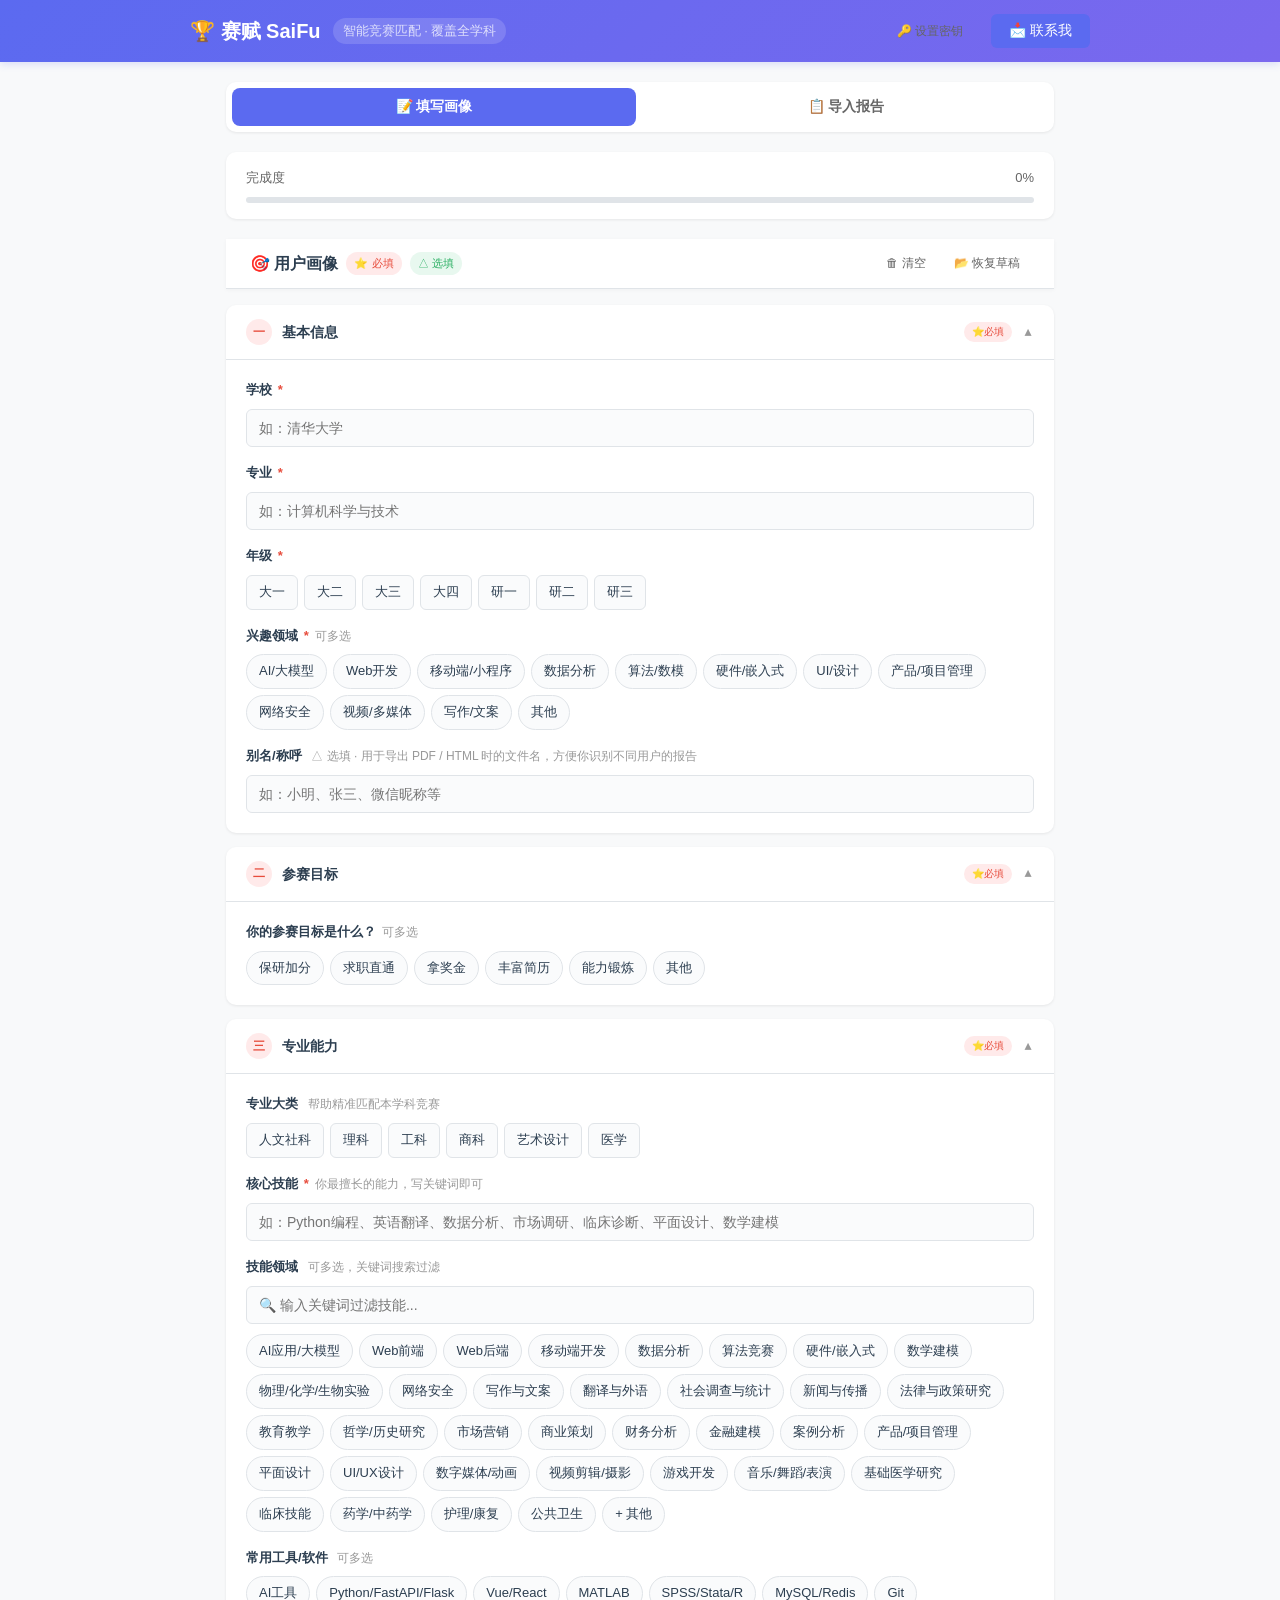
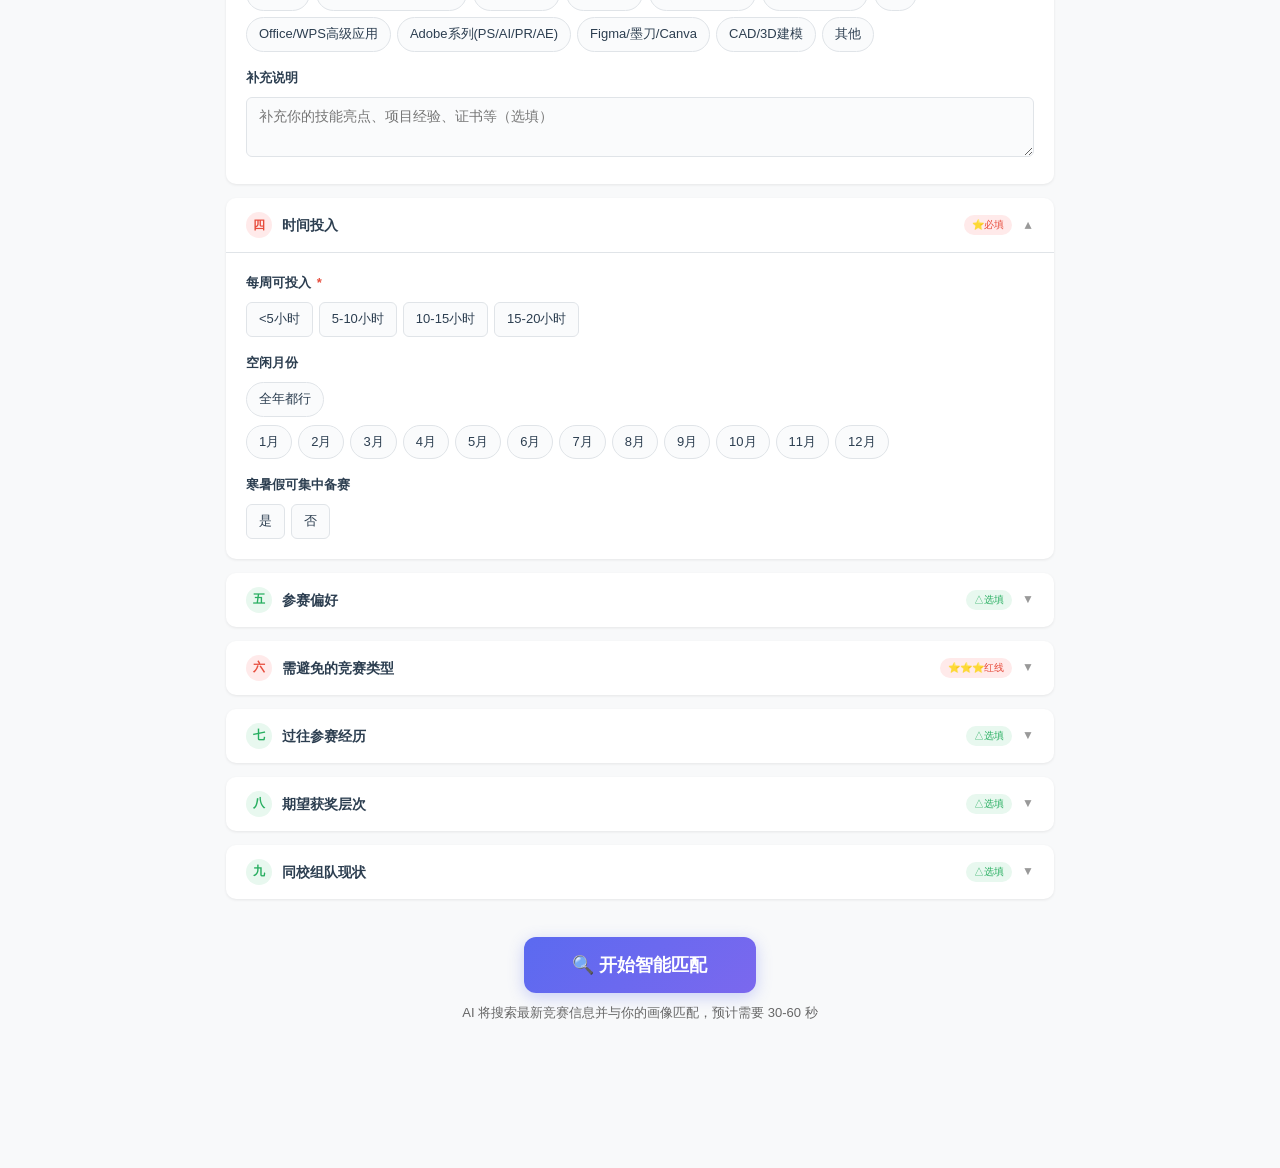
==== commit 42f5bf9c: "deploy: 15acd012143e8ebcc6c8eaddcede271965fcad9d" ====
--- a/index.html
+++ b/index.html
@@ -151,7 +151,8 @@
   <div class="nav-inner">
     <a href="#" class="nav-brand">🏆 赛赋 SaiFu</a>
     <span class="nav-tag">智能竞赛匹配 · 覆盖全学科</span>
-    <button class="btn btn-primary btn-contact" onclick="showContactModal()" style="margin-left:auto;">📩 联系我</button>
+    <button class="btn btn-ghost btn-sm btn-key-settings" onclick="openApiKeySettings()" title="设置自己的 API 密钥">🔑 设置密钥</button>
+    <button class="btn btn-primary btn-contact" onclick="showContactModal()">📩 联系我</button>
   </div>
 </nav>
 
@@ -766,61 +767,68 @@
 <!-- Toast -->
 <div class="toast" id="toast"></div>
 
-<!-- ── API Key 弹窗（免费次数用完后弹出）── -->
+<!-- ── API Key 弹窗 ── -->
 <div class="api-key-modal-overlay" id="apiKeyModal" onclick="hideApiKeyModal(true)">
   <div class="api-key-modal" onclick="event.stopPropagation()">
     <button class="api-key-modal-close" onclick="hideApiKeyModal(true)">&times;</button>
-    <h3>🔐 免费次数已用完</h3>
-    <p style="color:#666;font-size:13px;margin-bottom:16px;">
-      你已使用 <strong id="apiKeyUsageCount">3</strong>/3 次免费匹配。继续使用需要你自己的 API Key。
-    </p>
-
-    <!-- 模型选择建议 -->
-    <div class="api-key-tiers">
-      <div class="tier-title">💡 模型越强，调研越精准 —— 但都很便宜</div>
-      <div class="tier-row tier-pro">
-        <span class="tier-name">🏆 旗舰</span>
-        <span>DeepSeek v4-pro / 豆包 Pro</span>
-        <span class="tier-price">~5 分/次</span>
-        <span>重要比赛首选</span>
-      </div>
-      <div class="tier-row tier-mid">
-        <span class="tier-name">⚡ 均衡</span>
-        <span>DeepSeek v4-flash</span>
-        <span class="tier-price">~1.6 分/次</span>
-        <span>日常调研</span>
-      </div>
-      <div class="tier-row tier-lite">
-        <span class="tier-name">💰 省钱</span>
-        <span>豆包 Seed 2.0 Lite</span>
-        <span class="tier-price">~1.5 分/次</span>
-        <span>大量匹配</span>
-      </div>
-    </div>
-
-    <!-- 两个平台注册入口 -->
+    <h3 id="apiKeyModalTitle">🔐 免费次数已用完</h3>
+    <p id="apiKeyModalSubtitle" style="color:#666;font-size:13px;margin-bottom:14px;"></p>
+
+    <!-- 平台选择 -->
+    <div class="api-key-field">
+      <label class="api-key-label">选择平台</label>
+      <select id="apiKeyProvider" onchange="onProviderChange()" style="width:100%;padding:8px 10px;border:1px solid var(--border);border-radius:6px;font-size:13px;">
+        <option value="deepseek">🐳 DeepSeek</option>
+        <option value="doubao">🌋 火山引擎（豆包）</option>
+        <option value="openai">🤖 OpenAI</option>
+        <option value="custom">⚙️ 自定义</option>
+      </select>
+    </div>
+
+    <!-- Key 输入 -->
+    <div class="api-key-field">
+      <label class="api-key-label">API Key</label>
+      <input type="password" id="apiKeyInput" placeholder="粘贴你的 Key（如 sk-xxx / ark-xxx）" autocomplete="off">
+    </div>
+
+    <!-- Base URL + Model（平台选择自动填充，自定义可手改） -->
+    <div class="api-key-field">
+      <label class="api-key-label">Base URL</label>
+      <input type="text" id="apiKeyBaseUrl" placeholder="https://api.xxx.com/v1">
+    </div>
+    <div class="api-key-field">
+      <label class="api-key-label">模型名</label>
+      <input type="text" id="apiKeyModel" placeholder="如 deepseek-chat">
+    </div>
+
+    <!-- 按钮行 -->
+    <div style="display:flex;gap:8px;margin-bottom:12px;">
+      <button class="btn btn-primary" onclick="submitApiKey()" style="flex:1;justify-content:center;">
+        ✅ 确认使用
+      </button>
+      <button class="btn btn-ghost btn-sm" onclick="clearApiKey()" title="清除已保存的密钥">
+        🗑
+      </button>
+    </div>
+
+    <!-- 注册入口 -->
     <div class="api-key-platforms">
       <a href="https://console.volcengine.com" target="_blank" class="platform-card">
         <span class="platform-icon">🌋</span>
-        <span class="platform-name">火山引擎（豆包）</span>
-        <span class="platform-bonus">新用户送 50 万 tokens</span>
-        <span class="platform-arrow">去注册 →</span>
+        <span class="platform-name">火山引擎</span>
+        <span class="platform-bonus">送 50 万 tokens</span>
       </a>
       <a href="https://platform.deepseek.com" target="_blank" class="platform-card">
         <span class="platform-icon">🐳</span>
         <span class="platform-name">DeepSeek</span>
-        <span class="platform-bonus">新用户送 1000 万 tokens</span>
-        <span class="platform-arrow">去注册 →</span>
+        <span class="platform-bonus">送 1000 万 tokens</span>
       </a>
-    </div>
-
-    <!-- Key 输入 -->
-    <div class="api-key-input-row">
-      <input type="password" id="apiKeyInput" placeholder="粘贴你的 API Key（如 sk-xxx 或 ark-xxx）" autocomplete="off">
-    </div>
-    <button class="btn btn-primary" onclick="submitApiKey()" style="width:100%;justify-content:center;">
-      ✅ 确认使用
-    </button>
+      <a href="https://platform.openai.com" target="_blank" class="platform-card">
+        <span class="platform-icon">🤖</span>
+        <span class="platform-name">OpenAI</span>
+        <span class="platform-bonus">需绑卡充值</span>
+      </a>
+    </div>
 
     <!-- 信任保障 -->
     <div class="api-key-trust">
@@ -905,49 +913,38 @@
   position: absolute; top: 10px; right: 14px; border: none; background: none;
   font-size: 24px; cursor: pointer; color: #999; line-height: 1;
 }
-/* 模型档位参考 */
-.api-key-tiers {
-  background: #f8f9fa; border-radius: 8px; padding: 10px 14px; margin-bottom: 16px;
-  font-size: 12px;
-}
-.tier-title { font-weight: 600; margin-bottom: 8px; color: #2c3e50; font-size: 13px; }
-.tier-row {
-  display: grid; grid-template-columns: 50px 1fr 60px 80px; gap: 6px;
-  padding: 5px 0; border-bottom: 1px solid #eee; align-items: center;
-}
-.tier-row:last-child { border-bottom: none; }
-.tier-name { font-weight: 600; }
-.tier-price { color: var(--accent); font-weight: 600; text-align: center; }
+/* 表单字段 */
+.api-key-field { margin-bottom: 10px; }
+.api-key-label { display: block; font-size: 12px; font-weight: 600; color: #666; margin-bottom: 4px; }
+.api-key-field input, .api-key-field select {
+  width: 100%; padding: 8px 10px; border: 1px solid var(--border); border-radius: 6px;
+  font-size: 13px; font-family: monospace; background: #fafbfc; transition: border 0.2s;
+}
+.api-key-field input:focus, .api-key-field select:focus { outline: none; border-color: var(--accent); }
+/* 设置密钥按钮 */
+.btn-key-settings { margin-left: auto; margin-right: 6px; }
 /* 平台注册卡片 */
-.api-key-platforms { display: flex; gap: 10px; margin-bottom: 16px; }
+.api-key-platforms { display: flex; gap: 8px; margin-top: 6px; margin-bottom: 8px; }
 .platform-card {
-  flex: 1; border: 1px solid var(--border); border-radius: 8px; padding: 12px;
-  text-decoration: none; color: var(--text-main); transition: border 0.2s, box-shadow 0.2s;
-  display: flex; flex-direction: column; gap: 4px;
+  flex: 1; border: 1px solid var(--border); border-radius: 8px; padding: 8px;
+  text-decoration: none; color: var(--text-main); transition: border 0.2s;
+  display: flex; flex-direction: column; gap: 2px; align-items: center; text-align: center;
 }
 .platform-card:hover { border-color: var(--accent); box-shadow: 0 2px 8px rgba(91,106,240,0.12); }
-.platform-icon { font-size: 20px; }
-.platform-name { font-weight: 600; font-size: 13px; }
-.platform-bonus { font-size: 11px; color: var(--optional); }
-.platform-arrow { font-size: 11px; color: var(--accent); margin-top: 4px; }
-/* Key 输入 */
-.api-key-input-row { margin-bottom: 12px; }
-.api-key-input-row input {
-  width: 100%; padding: 10px 12px; border: 1px solid var(--border); border-radius: 8px;
-  font-size: 14px; font-family: monospace; background: #fafbfc; transition: border 0.2s;
-}
-.api-key-input-row input:focus { outline: none; border-color: var(--accent); }
+.platform-icon { font-size: 18px; }
+.platform-name { font-weight: 600; font-size: 12px; }
+.platform-bonus { font-size: 10px; color: var(--optional); }
 /* 信任保障 */
 .api-key-trust {
-  margin-top: 16px; padding-top: 12px; border-top: 1px solid #eee;
-  font-size: 12px; color: #888; display: flex; flex-direction: column; gap: 6px;
+  margin-top: 8px; padding-top: 10px; border-top: 1px solid #eee;
+  font-size: 11px; color: #888; display: flex; flex-direction: column; gap: 4px;
 }
 .trust-item strong { color: #555; }
 
 @media (max-width: 480px) {
   .api-key-modal { padding: 20px 18px; }
-  .api-key-platforms { flex-direction: column; }
-  .tier-row { grid-template-columns: 40px 1fr 50px 60px; font-size: 11px; }
+  .api-key-platforms { flex-direction: row; flex-wrap: wrap; }
+  .platform-card { min-width: 90px; }
 }
 </style>
 
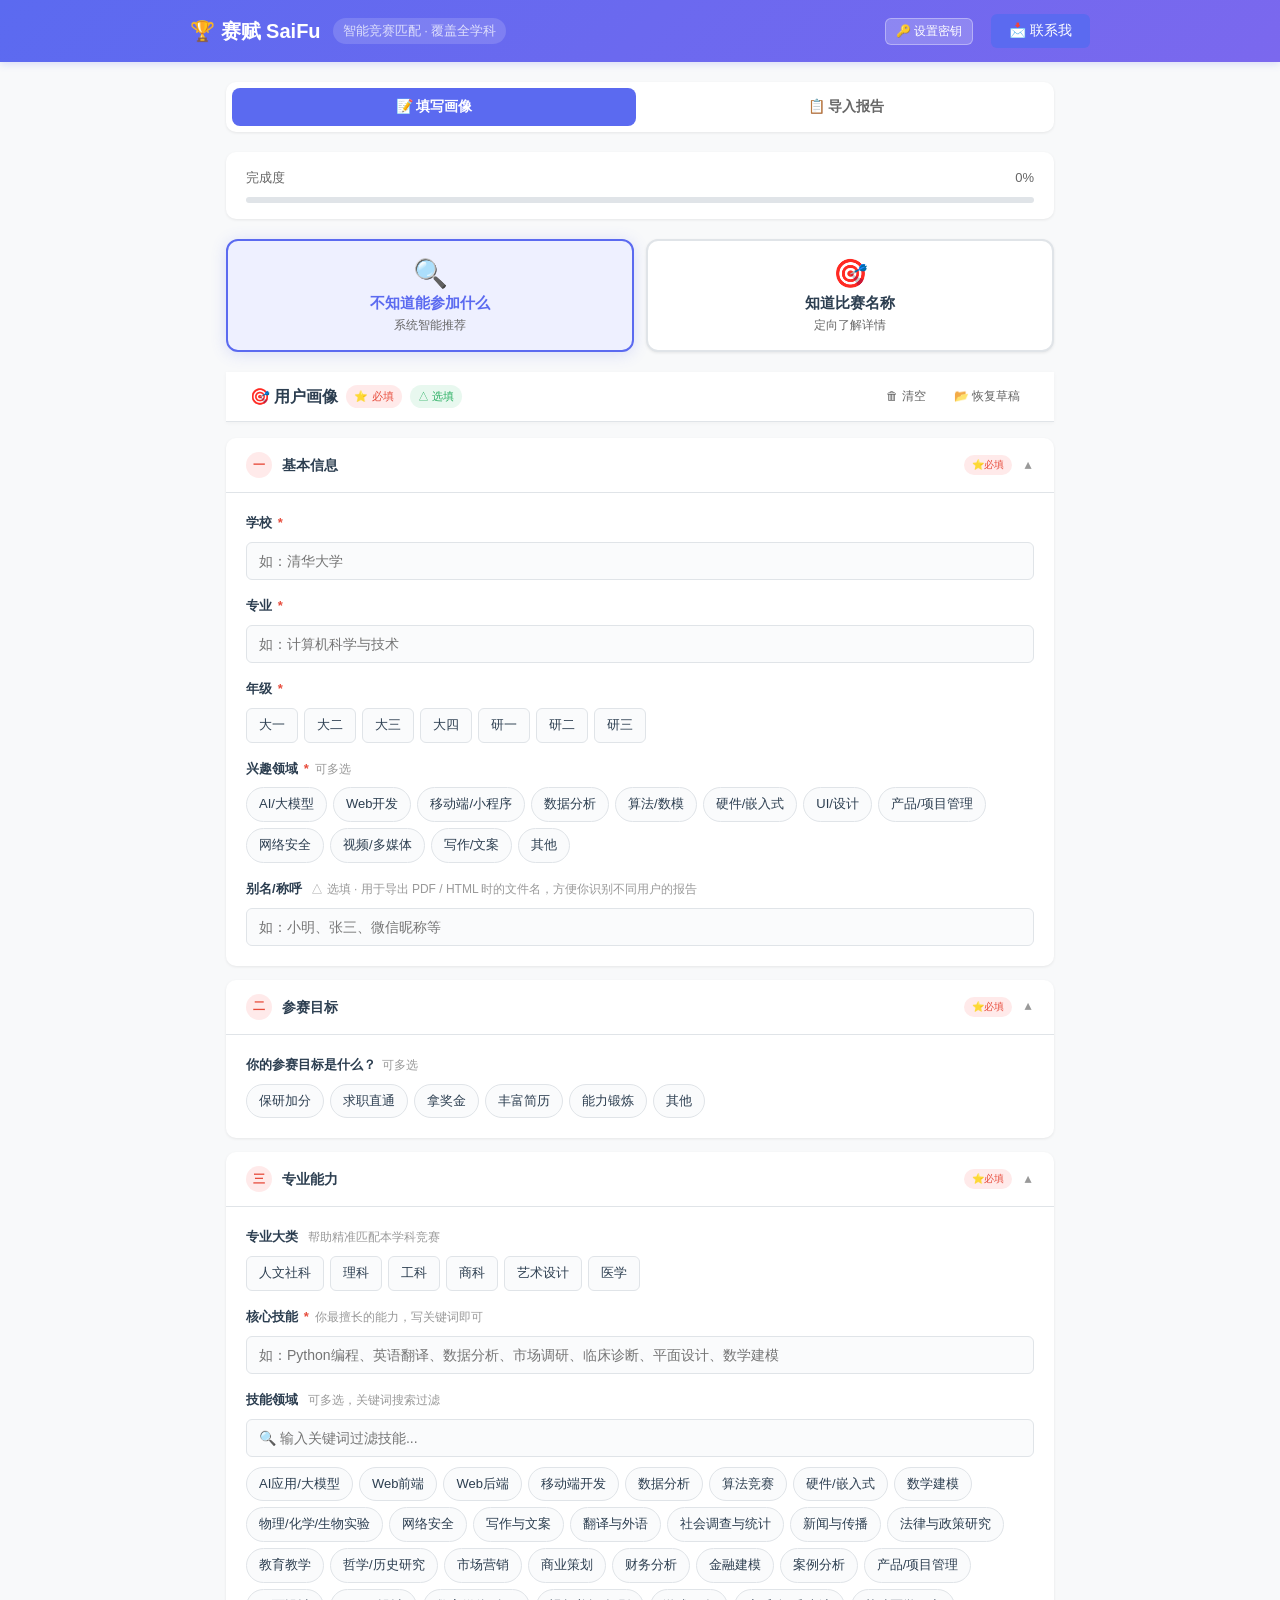
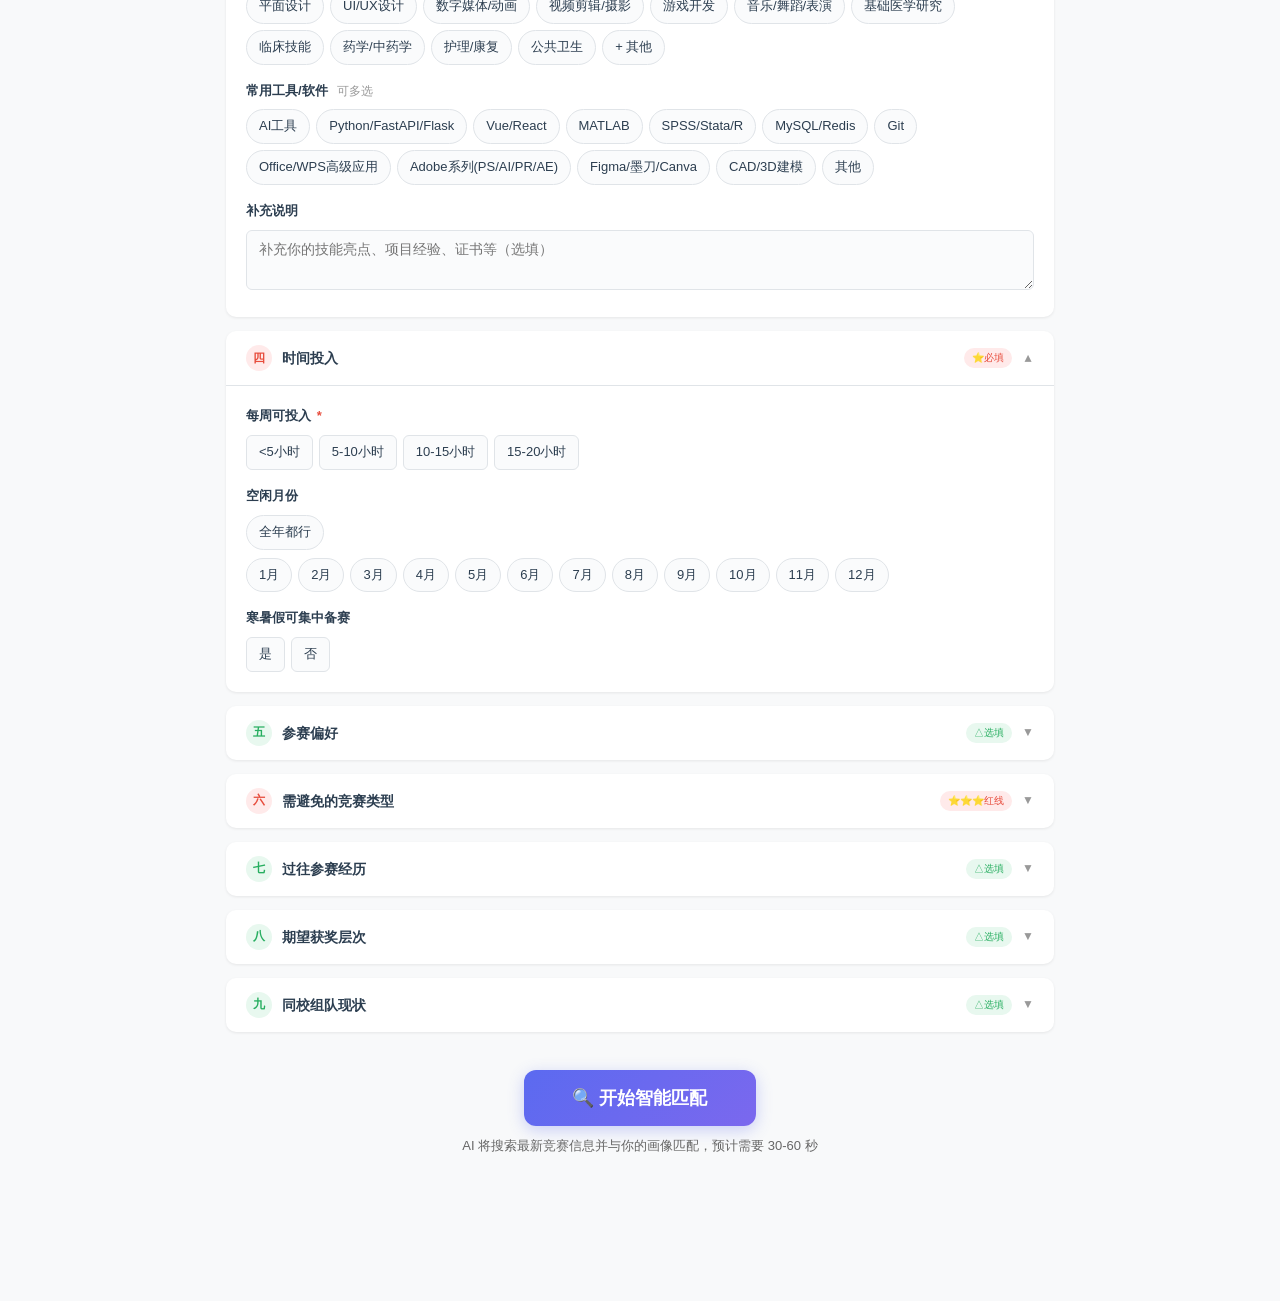
==== commit 55436e9f: "deploy: df95806d88ccf39527c56f1a54f3b149fa561dfb" ====
--- a/index.html
+++ b/index.html
@@ -170,9 +170,23 @@
     <div class="progress-track"><div class="progress-fill" id="progressFill"></div></div>
   </div>
 
+  <!-- ══ 模式选择器 ══ -->
+  <div class="mode-selector" id="modeSelector">
+    <button class="mode-btn active" id="modeDiscoverBtn" onclick="switchMode('discover')">
+      <span class="mode-icon">🔍</span>
+      <span class="mode-title">不知道能参加什么</span>
+      <span class="mode-desc">系统智能推荐</span>
+    </button>
+    <button class="mode-btn" id="modeTargetBtn" onclick="switchMode('target')">
+      <span class="mode-icon">🎯</span>
+      <span class="mode-title">知道比赛名称</span>
+      <span class="mode-desc">定向了解详情</span>
+    </button>
+  </div>
+
   <!-- 表单区 -->
   <div id="formArea">
-    <div class="header">
+    <div class="header" id="formHeader">
       <div style="display:flex;align-items:center;gap:8px;flex-wrap:wrap;">
         <h2>🎯 用户画像</h2>
         <span class="badge badge-required">⭐ 必填</span>
@@ -184,6 +198,8 @@
       </div>
     </div>
 
+    <!-- ══ 模式一：不知道能参加什么 → 完整9段表单 ══ -->
+    <div id="discoverForm">
     <form id="profileForm" onsubmit="return false;" style="margin-top:16px;">
 
     <!-- ===== 一、基本信息 ===== -->
@@ -641,7 +657,134 @@
       </button>
       <p class="match-hint">AI 将搜索最新竞赛信息并与你的画像匹配，预计需要 30-60 秒</p>
     </div>
-  </div>
+  </div><!-- end discoverForm -->
+
+  <!-- ══ 模式二：知道比赛名称 → 简化表单 ══ -->
+  <div id="targetForm" style="display:none;">
+    <form id="targetProfileForm" onsubmit="return false;" style="margin-top:16px;">
+
+    <!-- ===== 一、基本信息 ===== -->
+    <div class="section open" id="sec-target-basic">
+      <div class="section-header" onclick="toggleFormSection('sec-target-basic')">
+        <span class="section-num num-required">一</span>
+        <span class="section-title">基本信息</span>
+        <span class="section-badge badge-required">⭐必填</span>
+        <span class="section-arrow">▼</span>
+      </div>
+      <div class="section-body">
+        <div class="field">
+          <label class="field-label">学校 <span class="required-star">*</span></label>
+          <input type="text" id="target-school" placeholder="如：清华大学" oninput="autoSaveTarget()">
+        </div>
+        <div class="field">
+          <label class="field-label">专业 <span class="required-star">*</span></label>
+          <input type="text" id="target-major" placeholder="如：计算机科学与技术" oninput="autoSaveTarget()">
+        </div>
+        <div class="field">
+          <label class="field-label">年级 <span class="required-star">*</span></label>
+          <div class="option-group radio-group" id="target-grade-group">
+            <label class="option-item"><input type="radio" name="target-grade" value="大一" onchange="autoSaveTarget()"><span class="option-tag">大一</span></label>
+            <label class="option-item"><input type="radio" name="target-grade" value="大二" onchange="autoSaveTarget()"><span class="option-tag">大二</span></label>
+            <label class="option-item"><input type="radio" name="target-grade" value="大三" onchange="autoSaveTarget()"><span class="option-tag">大三</span></label>
+            <label class="option-item"><input type="radio" name="target-grade" value="大四" onchange="autoSaveTarget()"><span class="option-tag">大四</span></label>
+            <label class="option-item"><input type="radio" name="target-grade" value="研一" onchange="autoSaveTarget()"><span class="option-tag">研一</span></label>
+            <label class="option-item"><input type="radio" name="target-grade" value="研二" onchange="autoSaveTarget()"><span class="option-tag">研二</span></label>
+            <label class="option-item"><input type="radio" name="target-grade" value="研三" onchange="autoSaveTarget()"><span class="option-tag">研三</span></label>
+          </div>
+        </div>
+        <div class="field" style="border-left:3px solid var(--accent);padding:12px 16px;background:var(--accent-light);border-radius:8px;">
+          <label class="field-label">🎯 你想了解的比赛名称 <span class="required-star">*</span><span class="field-hint">填写全称或关键词均可</span></label>
+          <input type="text" id="target-competition-name" placeholder="如：互联网+、挑战杯、数学建模国赛、蓝桥杯..." oninput="autoSaveTarget()" style="font-size:16px;font-weight:600;">
+        </div>
+      </div>
+    </div>
+
+    <!-- ===== 二、能力与目标 ===== -->
+    <div class="section open" id="sec-target-skills">
+      <div class="section-header" onclick="toggleFormSection('sec-target-skills')">
+        <span class="section-num num-required">二</span>
+        <span class="section-title">能力与目标</span>
+        <span class="section-badge badge-required">⭐必填</span>
+        <span class="section-arrow">▼</span>
+      </div>
+      <div class="section-body">
+        <div class="field">
+          <label class="field-label">核心技能 <span class="required-star">*</span><span class="field-hint">你最擅长的能力，写关键词即可</span></label>
+          <input type="text" id="target-core-skills" placeholder="如：Python编程、英语翻译、数据分析、市场调研、平面设计、数学建模" oninput="autoSaveTarget()">
+        </div>
+        <div class="field">
+          <label class="field-label">专业大类 <span class="field-hint">帮助精准分析</span></label>
+          <div class="option-group radio-group" id="target-major-category-group">
+            <label class="option-item"><input type="radio" name="target-major-category" value="人文社科" onchange="autoSaveTarget()"><span class="option-tag">人文社科</span></label>
+            <label class="option-item"><input type="radio" name="target-major-category" value="理科" onchange="autoSaveTarget()"><span class="option-tag">理科</span></label>
+            <label class="option-item"><input type="radio" name="target-major-category" value="工科" onchange="autoSaveTarget()"><span class="option-tag">工科</span></label>
+            <label class="option-item"><input type="radio" name="target-major-category" value="商科" onchange="autoSaveTarget()"><span class="option-tag">商科</span></label>
+            <label class="option-item"><input type="radio" name="target-major-category" value="艺术设计" onchange="autoSaveTarget()"><span class="option-tag">艺术设计</span></label>
+            <label class="option-item"><input type="radio" name="target-major-category" value="医学" onchange="autoSaveTarget()"><span class="option-tag">医学</span></label>
+          </div>
+        </div>
+        <div class="field">
+          <label class="field-label">参赛目标 <span class="field-hint">可多选</span></label>
+          <div class="option-group" id="target-goals-group">
+            <label class="option-item"><input type="checkbox" name="target-goals" value="保研加分" onchange="autoSaveTarget()"><span class="option-tag">保研加分</span></label>
+            <label class="option-item"><input type="checkbox" name="target-goals" value="求职直通" onchange="autoSaveTarget()"><span class="option-tag">求职直通</span></label>
+            <label class="option-item"><input type="checkbox" name="target-goals" value="拿奖金" onchange="autoSaveTarget()"><span class="option-tag">拿奖金</span></label>
+            <label class="option-item"><input type="checkbox" name="target-goals" value="丰富简历" onchange="autoSaveTarget()"><span class="option-tag">丰富简历</span></label>
+            <label class="option-item"><input type="checkbox" name="target-goals" value="能力锻炼" onchange="autoSaveTarget()"><span class="option-tag">能力锻炼</span></label>
+          </div>
+        </div>
+      </div>
+    </div>
+
+    <!-- ===== 三、时间投入 ===== -->
+    <div class="section open" id="sec-target-time">
+      <div class="section-header" onclick="toggleFormSection('sec-target-time')">
+        <span class="section-num num-required">三</span>
+        <span class="section-title">时间投入</span>
+        <span class="section-badge badge-required">⭐必填</span>
+        <span class="section-arrow">▼</span>
+      </div>
+      <div class="section-body">
+        <div class="field">
+          <label class="field-label">每周可投入 <span class="required-star">*</span></label>
+          <div class="option-group radio-group" id="target-weekly-hours-group">
+            <label class="option-item"><input type="radio" name="target-weekly-hours" value="每周少于5小时" onchange="autoSaveTarget()"><span class="option-tag">&lt;5小时</span></label>
+            <label class="option-item"><input type="radio" name="target-weekly-hours" value="每周5-10小时" onchange="autoSaveTarget()"><span class="option-tag">5-10小时</span></label>
+            <label class="option-item"><input type="radio" name="target-weekly-hours" value="每周10-15小时" onchange="autoSaveTarget()"><span class="option-tag">10-15小时</span></label>
+            <label class="option-item"><input type="radio" name="target-weekly-hours" value="每周15-20小时" onchange="autoSaveTarget()"><span class="option-tag">15-20小时</span></label>
+          </div>
+        </div>
+      </div>
+    </div>
+
+    <!-- ===== 四、别名 ===== -->
+    <div class="section" id="sec-target-alias">
+      <div class="section-header" onclick="toggleFormSection('sec-target-alias')">
+        <span class="section-num num-optional">四</span>
+        <span class="section-title">别名/称呼</span>
+        <span class="section-badge badge-optional">△选填</span>
+        <span class="section-arrow">▼</span>
+      </div>
+      <div class="section-body">
+        <div class="field">
+          <label class="field-label">怎么称呼你 <span class="field-hint">导出文件时用于命名</span></label>
+          <input type="text" id="target-alias" placeholder="如：小明、张三、微信昵称等" oninput="autoSaveTarget()">
+        </div>
+      </div>
+    </div>
+
+    </form>
+
+    <!-- 定向调研按钮 -->
+    <div class="match-btn-wrap">
+      <button class="btn-match" id="btnTargetResearch" onclick="startTargetResearch()">
+        🔍 查看比赛详情与规划
+      </button>
+      <p class="match-hint">AI 将查找该比赛的详细信息并为你生成个性化备赛规划，预计需要 20-40 秒</p>
+    </div>
+  </div><!-- end targetForm -->
+
+</div><!-- end formArea -->
 
   <!-- ── 导入报告面板 ── -->
   <div id="importArea" style="display:none;">
@@ -921,8 +1064,9 @@
   font-size: 13px; font-family: monospace; background: #fafbfc; transition: border 0.2s;
 }
 .api-key-field input:focus, .api-key-field select:focus { outline: none; border-color: var(--accent); }
-/* 设置密钥按钮 */
-.btn-key-settings { margin-left: auto; margin-right: 6px; }
+/* 设置密钥按钮 — 紫色导航栏上需要可见底色 */
+.btn-key-settings { margin-left: auto; margin-right: 6px; background: rgba(255,255,255,0.2); color: #fff; border: 1px solid rgba(255,255,255,0.35); }
+.btn-key-settings:hover { background: rgba(255,255,255,0.35); color: #fff; }
 /* 平台注册卡片 */
 .api-key-platforms { display: flex; gap: 8px; margin-top: 6px; margin-bottom: 8px; }
 .platform-card {
@@ -946,6 +1090,33 @@
   .api-key-platforms { flex-direction: row; flex-wrap: wrap; }
   .platform-card { min-width: 90px; }
 }
+
+/* ── 模式选择器 ── */
+.mode-selector {
+  display: flex; gap: 12px; margin-bottom: 20px;
+}
+.mode-btn {
+  flex: 1; padding: 16px 20px; border: 2px solid var(--border); border-radius: 12px;
+  background: #fff; cursor: pointer; text-align: center; transition: all 0.2s;
+  display: flex; flex-direction: column; align-items: center; gap: 4px;
+  box-shadow: var(--shadow);
+}
+.mode-btn:hover { border-color: var(--accent); box-shadow: 0 2px 12px rgba(91,106,240,0.15); }
+.mode-btn .mode-icon { font-size: 28px; }
+.mode-btn .mode-title { font-size: 15px; font-weight: 700; color: var(--text-main); }
+.mode-btn .mode-desc { font-size: 12px; color: var(--text-secondary); }
+.mode-btn.active {
+  border-color: var(--accent); background: var(--accent-light);
+  box-shadow: 0 2px 16px rgba(91,106,240,0.2);
+}
+.mode-btn.active .mode-title { color: var(--accent); }
+@media (max-width: 480px) {
+  .mode-selector { gap: 8px; }
+  .mode-btn { padding: 12px 10px; }
+  .mode-btn .mode-icon { font-size: 22px; }
+  .mode-btn .mode-title { font-size: 13px; }
+  .mode-btn .mode-desc { font-size: 11px; }
+}
 </style>
 
 <!-- ========== 主 JS ========== -->
